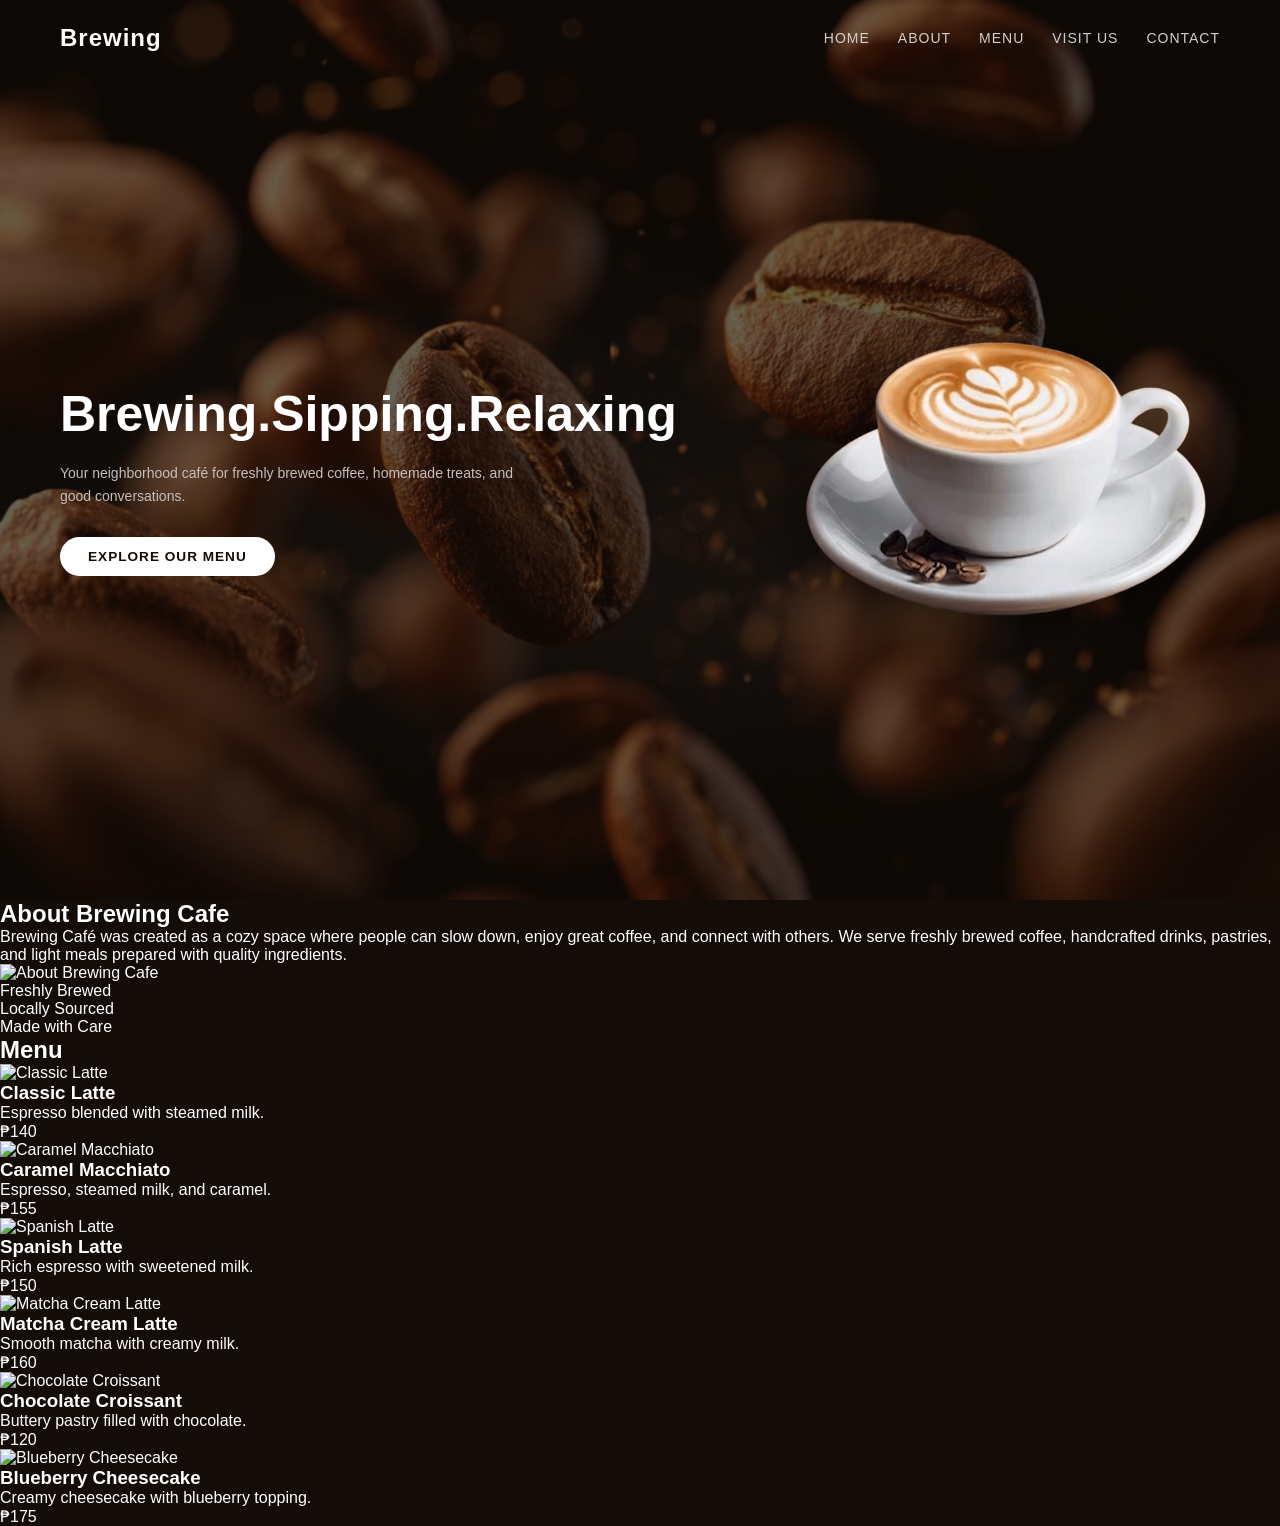
==== index.html @ fd6cf577 "update" ====
<!DOCTYPE html>
<html lang="en">

<head>
    <meta charset="UTF-8">
    <meta name="viewport" content="width=device-width, initial-scale=1.0">
    <title>Brewing</title>
    <link rel="stylesheet" href="css/style.css">
</head>

<body>
    <header>
        <nav>
            <a href="#home">Brewing</a>
            <ul>
                <li><a href="#home">Home</a></li>
                <li><a href="#about">About</a></li>
                <li><a href="#menu">Menu</a></li>
                <li><a href="#visit-us">Visit Us</a></li>
                <li><a href="#contact">Contact</a></li>
            </ul>
        </nav>
    </header>

    <main>
        <section id="home">
            <div id='hero-content'>
                <h1>Brewing.Sipping.Relaxing</h1>
                <p>Your neighborhood café for freshly brewed coffee, homemade treats, and good conversations.</p>
                <a href="#menu">Explore Our Menu</a>
            </div>
            <img src="images/Coffe-main.png" alt="Brewing Café">
        </section>

        <section id="about">
            <h2>About Brewing Cafe</h2>
            <p>Brewing Café was created as a cozy space where people can slow down, enjoy great coffee, and connect with
                others. We serve freshly brewed coffee, handcrafted drinks, pastries, and light meals prepared with
                quality ingredients.</p>
            <img src="images/about.jpg" alt="About Brewing Cafe">
            <ul>
                <li>Freshly Brewed</li>
                <li>Locally Sourced</li>
                <li>Made with Care</li>
            </ul>
        </section>

        <section id="menu">
            <h2>Menu</h2>
            <article>
                <img src="images/latte.jpg" alt="Classic Latte">
                <h3>Classic Latte</h3>
                <p>Espresso blended with steamed milk.</p>
                <p>₱140</p>
            </article>
            <article>
                <img src="images/macchiato.jpg" alt="Caramel Macchiato">
                <h3>Caramel Macchiato</h3>
                <p>Espresso, steamed milk, and caramel.</p>
                <p>₱155</p>
            </article>
            <article>
                <img src="images/spanish-latte.jpg" alt="Spanish Latte">
                <h3>Spanish Latte</h3>
                <p>Rich espresso with sweetened milk.</p>
                <p>₱150</p>
            </article>
            <article>
                <img src="images/matcha.jpg" alt="Matcha Cream Latte">
                <h3>Matcha Cream Latte</h3>
                <p>Smooth matcha with creamy milk.</p>
                <p>₱160</p>
            </article>
            <article>
                <img src="images/croissant.jpg" alt="Chocolate Croissant">
                <h3>Chocolate Croissant</h3>
                <p>Buttery pastry filled with chocolate.</p>
                <p>₱120</p>
            </article>
            <article>
                <img src="images/cheesecake.jpg" alt="Blueberry Cheesecake">
                <h3>Blueberry Cheesecake</h3>
                <p>Creamy cheesecake with blueberry topping.</p>
                <p>₱175</p>
            </article>


        </section>

    </main>
</body>

</html>
---- css/style.css ----
* {
    margin: 0;
    padding: 0;
    box-sizing: border-box;
}

body {
    font-family: 'Segoe UI', 'Arial', sans-serif;
    background-color: #140d07;
    color: #ffffff;

}


header {
    position: absolute;
    top: 0;
    left: 0;
    width: 100%;
    z-index: 10;
    background: transparent;
    padding: 24px 60px;
}


nav {
    display: flex;
    justify-content: space-between;
    align-items: center;
}

nav>a {
    color: #ffffff;
    text-decoration: none;
    font-size: 24px;
    font-weight: 700;
    letter-spacing: 1px;
}

nav ul {
    display: flex;
    list-style: none;
    gap: 28px;
}

nav li a {
    color: #d1cfcd;
    text-decoration: none;
    font-size: 14px;
    text-transform: uppercase;
    letter-spacing: 1px;
    transition: color 0.3s ease;
}

nav ul li a:hover {
    color: #ffffff;
}



main {
    width: 100%;
}

section#home {
    min-height: 100vh;
    display: flex;
    justify-content: space-between;
    align-items: center;
    padding: 120px 60px 60px 60px;
    gap: 40px;
    background-image: linear-gradient(rgba(20, 13, 7, 0.65), rgba(20, 13, 7, 0.65)), url('../images/hero-bg.jpg');
    background-size: cover;
    background-position: center;
    background-repeat: no-repeat;
}

section#home h1 {
    font-size: 50px;
    font-weight: 800;
    line-height: 1.2;
    color: #ffffff;
    margin-bottom: 18px;
    max-width: 520px;
}

section#home p {
    font-size: 14px;
    line-height: 1.6;
    color: #c5beba;
    margin-bottom: 30px;
    max-width: 480px;
}

section#home a {
    display: inline-block;
    background-color: #ffffff;
    color: #140d07;
    text-decoration: none;
    font-size: 0.85rem;
    font-weight: 700;
    text-transform: uppercase;
    letter-spacing: 1px;
    padding: 12px 28px;
    border-radius: 30px;
    transition: background-color 0.3s ease, transform 0.2s ease;
}

section#home a:hover {
    background-color: #e5d5c5;
    transform: translateY(-2px);
}

section#home img {
    max-width: 420px;
    width: 100%;
    height: auto;
    object-fit: contain;
    filter: drop-shadow(0 20px 30px rgba(0, 0, 0, 0.6));
}

.hero-content {
    max-width: 550px;
}
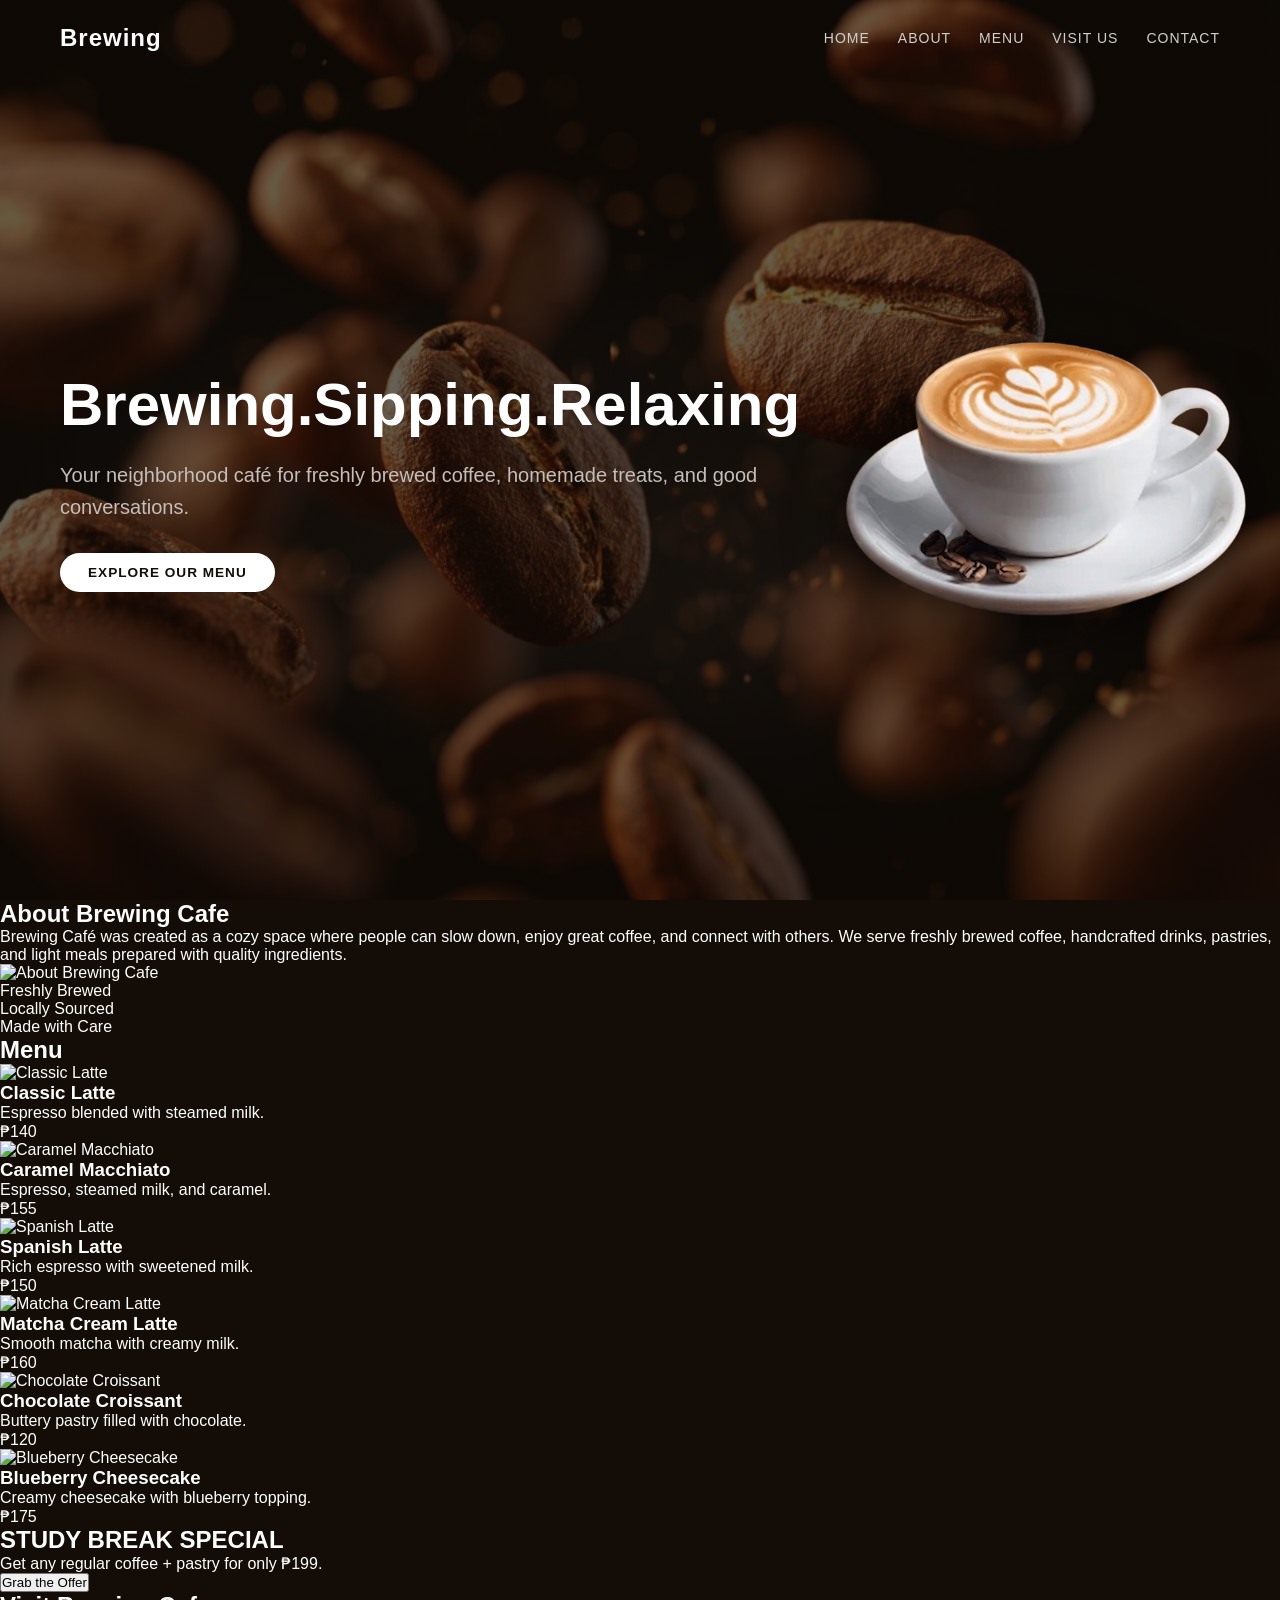
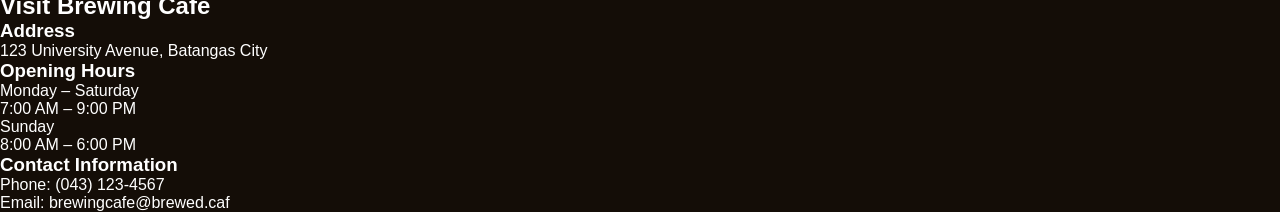
==== commit 99980a32: "fix hero" ====
--- a/index.html
+++ b/index.html
@@ -83,9 +83,35 @@
                 <p>Creamy cheesecake with blueberry topping.</p>
                 <p>₱175</p>
             </article>
+        </section>
+
+        <section id="special-offer">
+            <h2>STUDY BREAK SPECIAL</h2>
+            <p>Get any regular coffee + pastry for only ₱199.</p>
+            <button type="button">Grab the Offer</button>
+        </section>
+
+        <section id="visit-us">
+            <h2>Visit Brewing Cafe</h2>
+            <div>
+                <h3>Address</h3>
+                <p>123 University Avenue, Batangas City</p>
+            </div>
+            <div>
+                <h3>Opening Hours</h3>
+                <p>Monday – Saturday</p>
+                <p>7:00 AM – 9:00 PM</p>
+                <p>Sunday</p>
+                <p>8:00 AM – 6:00 PM</p>
+            </div>
+            <div>
+                <h3>Contact Information</h3>
+                <p>Phone: (043) 123-4567</p>
+                <p>Email: brewingcafe@brewed.caf</p>
+            </div>
+        </section>
 
 
-        </section>
 
     </main>
 </body>
--- a/css/style.css
+++ b/css/style.css
@@ -75,21 +75,23 @@
     background-repeat: no-repeat;
 }
 
+.hero-content {
+    max-width: 550px;
+}
+
 section#home h1 {
-    font-size: 50px;
+    font-size: 60px;
     font-weight: 800;
     line-height: 1.2;
     color: #ffffff;
     margin-bottom: 18px;
-    max-width: 520px;
 }
 
 section#home p {
-    font-size: 14px;
+    font-size: 20px;
     line-height: 1.6;
     color: #c5beba;
     margin-bottom: 30px;
-    max-width: 480px;
 }
 
 section#home a {
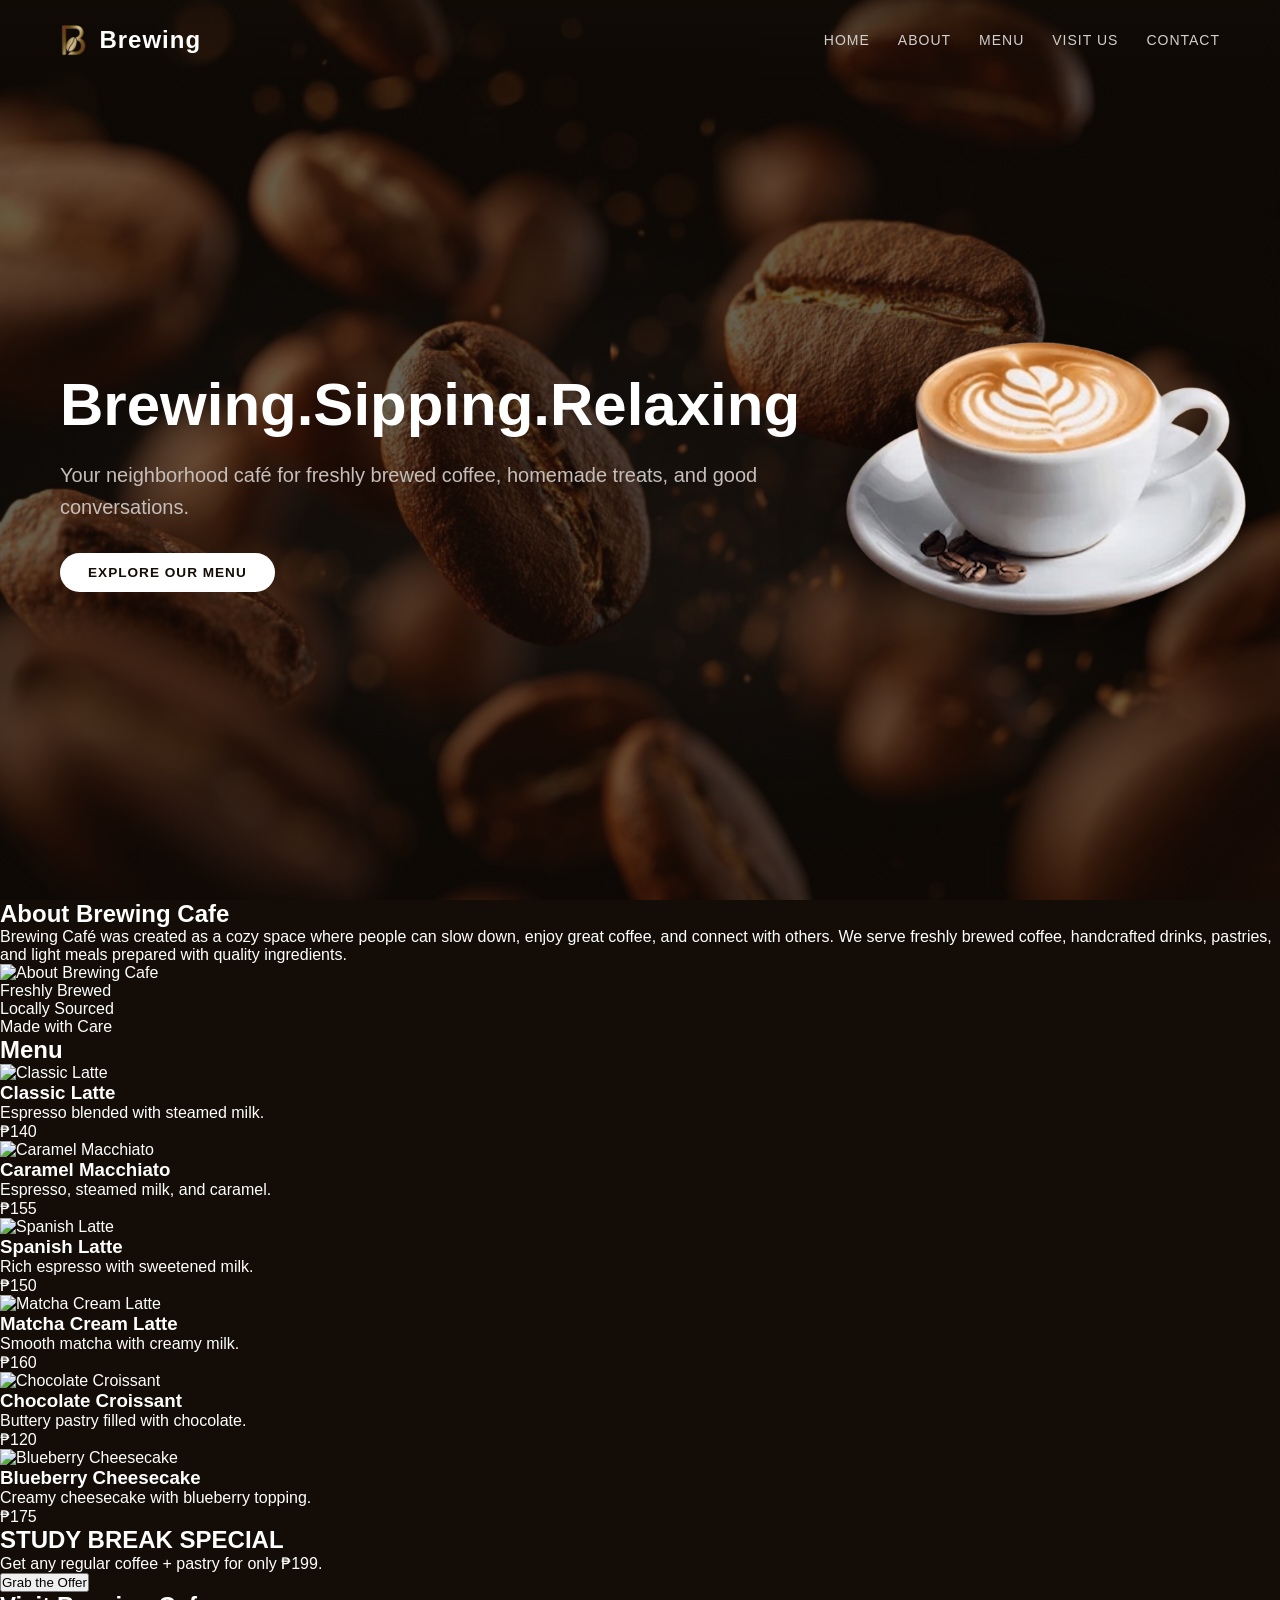
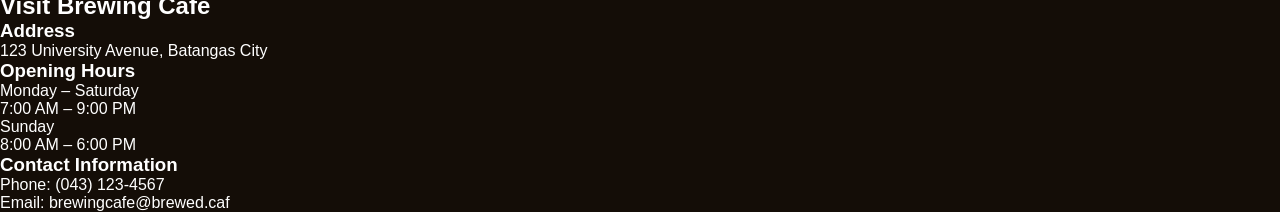
==== commit 803ad652: "fixed nav transparency to transparent gradient" ====
--- a/index.html
+++ b/index.html
@@ -11,7 +11,9 @@
 <body>
     <header>
         <nav>
-            <a href="#home">Brewing</a>
+            <a href="#home">
+                <img src="images/Brewing-Logo.png" alt="Brewing Logo">Brewing
+            </a>
             <ul>
                 <li><a href="#home">Home</a></li>
                 <li><a href="#about">About</a></li>
--- a/css/style.css
+++ b/css/style.css
@@ -1,3 +1,7 @@
+html {
+    scroll-behavior: smooth;
+}
+
 * {
     margin: 0;
     padding: 0;
@@ -18,7 +22,7 @@
     left: 0;
     width: 100%;
     z-index: 10;
-    background: transparent;
+    background: linear-gradient(to bottom, rgba(20, 13, 7, 0.5), transparent);
     padding: 24px 60px;
 }
 
@@ -30,11 +34,21 @@
 }
 
 nav>a {
+    display: flex;
+    align-items: center;
+    gap: 12px;
     color: #ffffff;
     text-decoration: none;
     font-size: 24px;
     font-weight: 700;
     letter-spacing: 1px;
+}
+
+nav>a img {
+    height: 32px;
+    width: auto;
+    object-fit: contain;
+
 }
 
 nav ul {
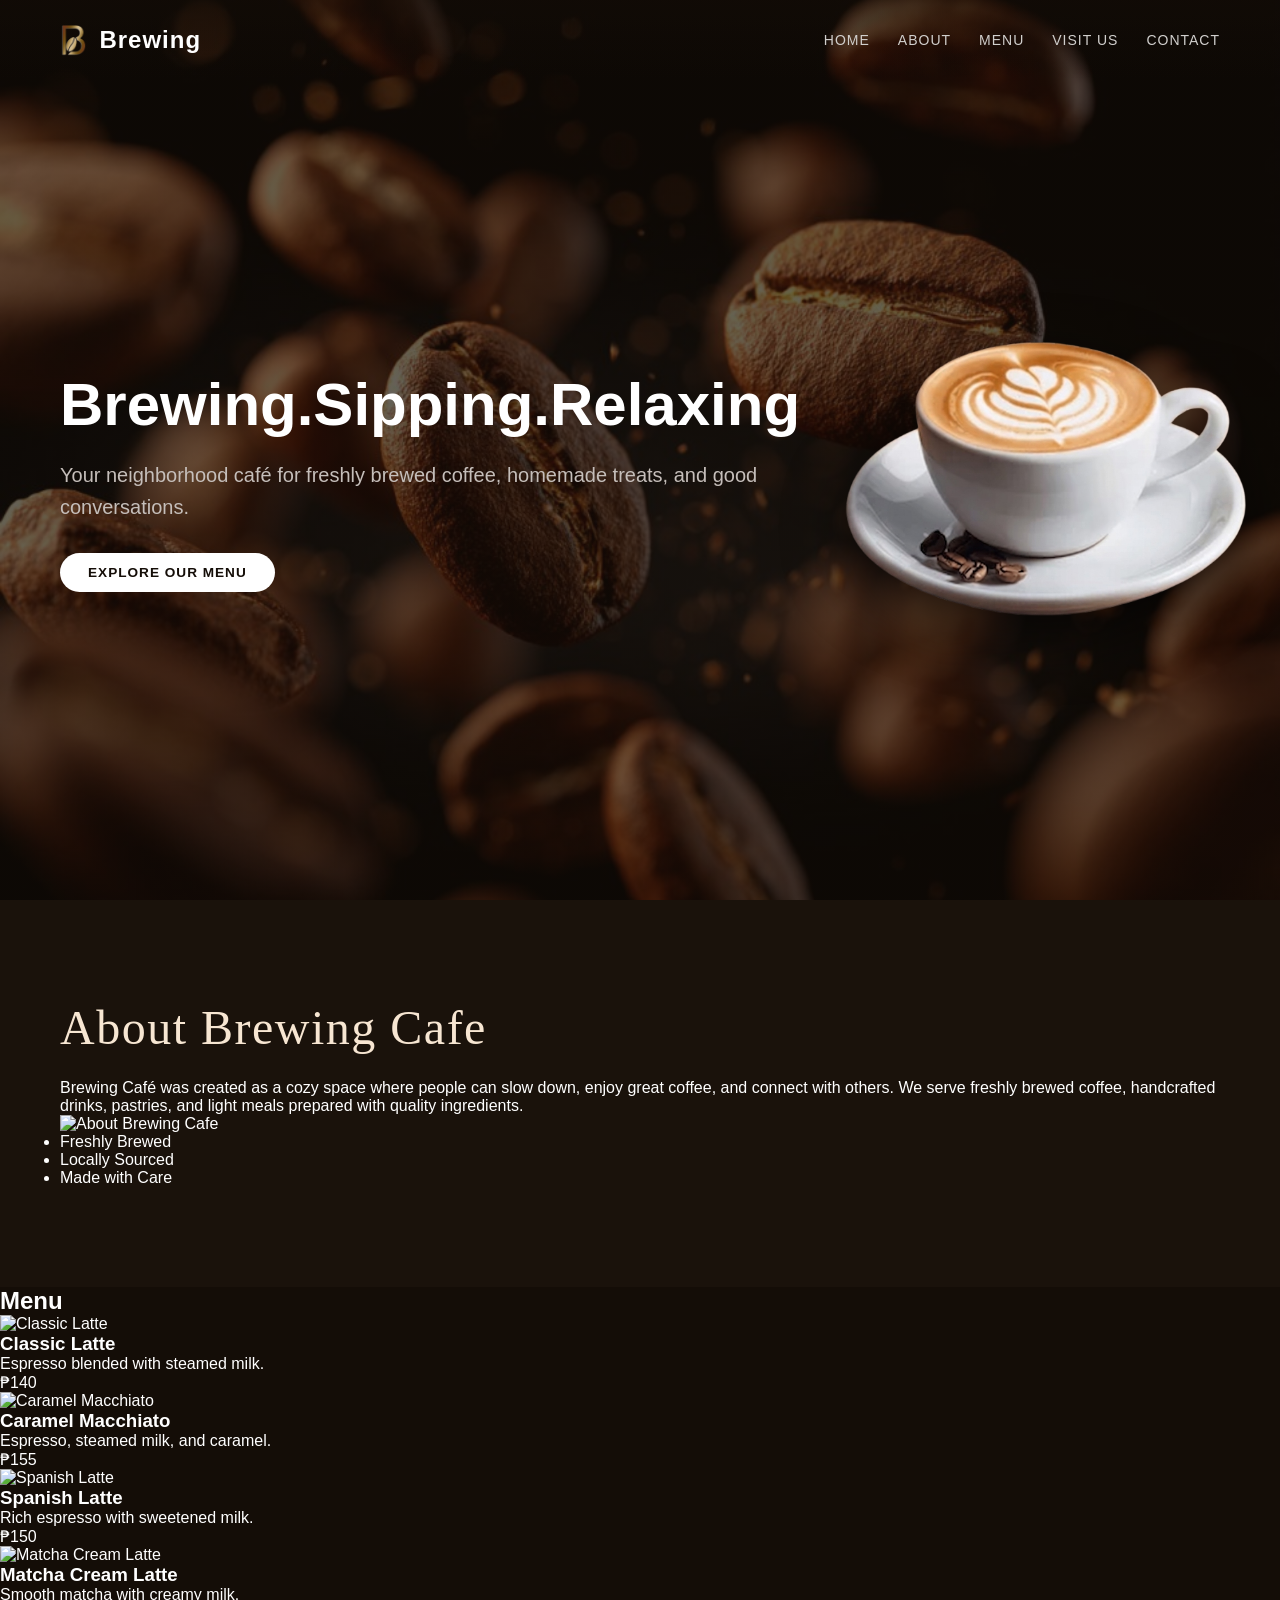
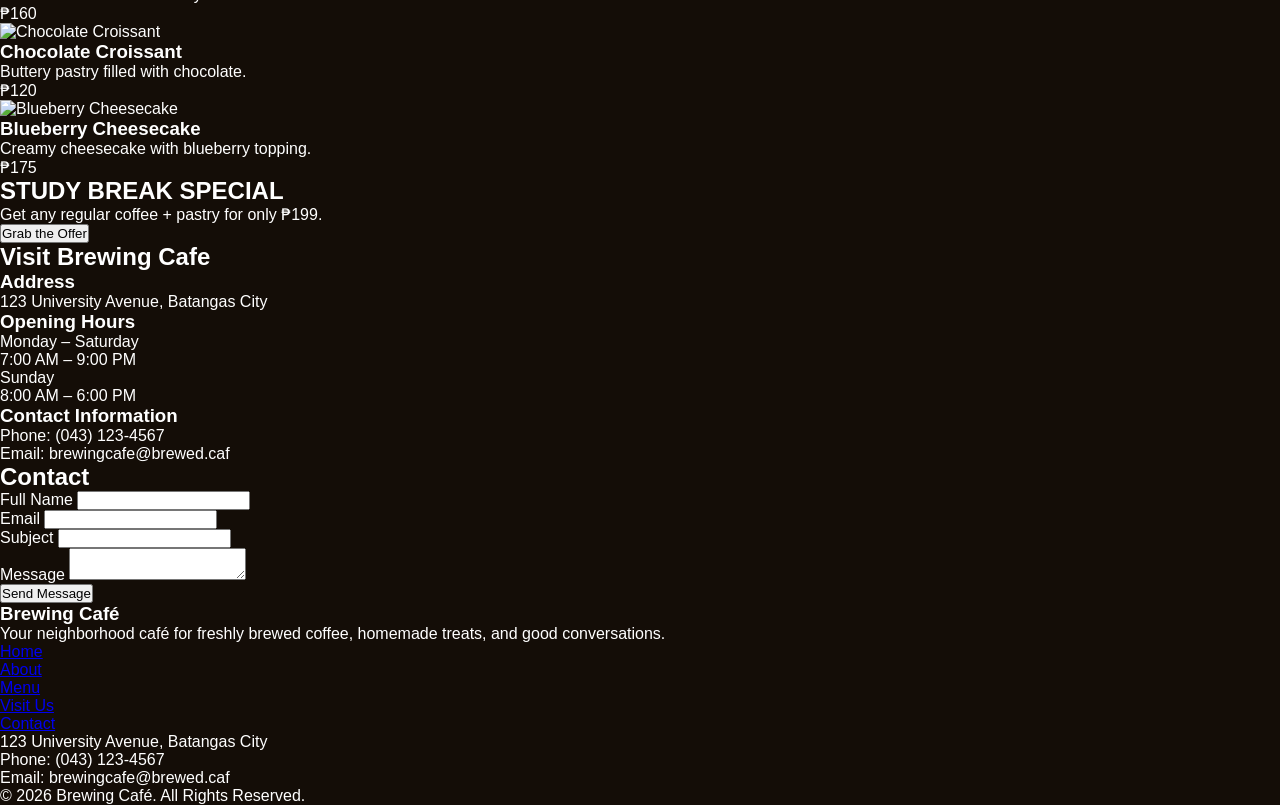
==== commit 8fc57eee: "about, update" ====
--- a/index.html
+++ b/index.html
@@ -39,7 +39,7 @@
             <p>Brewing Café was created as a cozy space where people can slow down, enjoy great coffee, and connect with
                 others. We serve freshly brewed coffee, handcrafted drinks, pastries, and light meals prepared with
                 quality ingredients.</p>
-            <img src="images/about.jpg" alt="About Brewing Cafe">
+            <img src="images/Coffee-layers.png" alt="About Brewing Cafe">
             <ul>
                 <li>Freshly Brewed</li>
                 <li>Locally Sourced</li>
@@ -112,10 +112,53 @@
                 <p>Email: brewingcafe@brewed.caf</p>
             </div>
         </section>
+        <section id="contact">
+            <h2>Contact</h2>
+            <form action="#" method="post">
+                <div>
+                    <label for="name">Full Name</label>
+                    <input type="text" id="name" name="name" required>
+                </div>
+                <div>
+                    <label for="email">Email</label>
+                    <input type="email" id="email" name="email" required>
+                </div>
+                <div>
+                    <label for="subject">Subject</label>
+                    <input type="text" id="subject" name="subject" required>
+                </div>
+                <div>
+                    <label for="message">Message</label>
+                    <textarea id="message" name="message" required></textarea>
+                </div>
+                <button type="submit">Send Message</button>
+            </form>
+        </section>
+    </main>
 
-
-
-    </main>
+    <footer>
+        <div>
+            <h3>Brewing Café</h3>
+            <p>Your neighborhood café for freshly brewed coffee, homemade treats, and good conversations.</p>
+        </div>
+        <div>
+            <ul>
+                <li><a href="#home">Home</a></li>
+                <li><a href="#about">About</a></li>
+                <li><a href="#menu">Menu</a></li>
+                <li><a href="#visit-us">Visit Us</a></li>
+                <li><a href="#contact">Contact</a></li>
+            </ul>
+        </div>
+        <div>
+            <p>123 University Avenue, Batangas City</p>
+            <p>Phone: (043) 123-4567</p>
+            <p>Email: brewingcafe@brewed.caf</p>
+        </div>
+        <div>
+            <p>© 2026 Brewing Café. All Rights Reserved.</p>
+        </div>
+    </footer>
 </body>
 
 </html>
--- a/css/style.css
+++ b/css/style.css
@@ -137,4 +137,20 @@
 
 .hero-content {
     max-width: 550px;
+}
+
+#about {
+    padding: 100px 60px;
+    background-color: #1a120b;
+}
+
+#about h2 {
+    font-family: 'Alfa Slab One', cursive, serif;
+    font-size: 48px;
+    font-weight: 400;
+    color: #f7e6d2;
+    letter-spacing: 1.5px;
+    margin-bottom: 24px;
+    text-align: center;
+    display: inline-block
 }
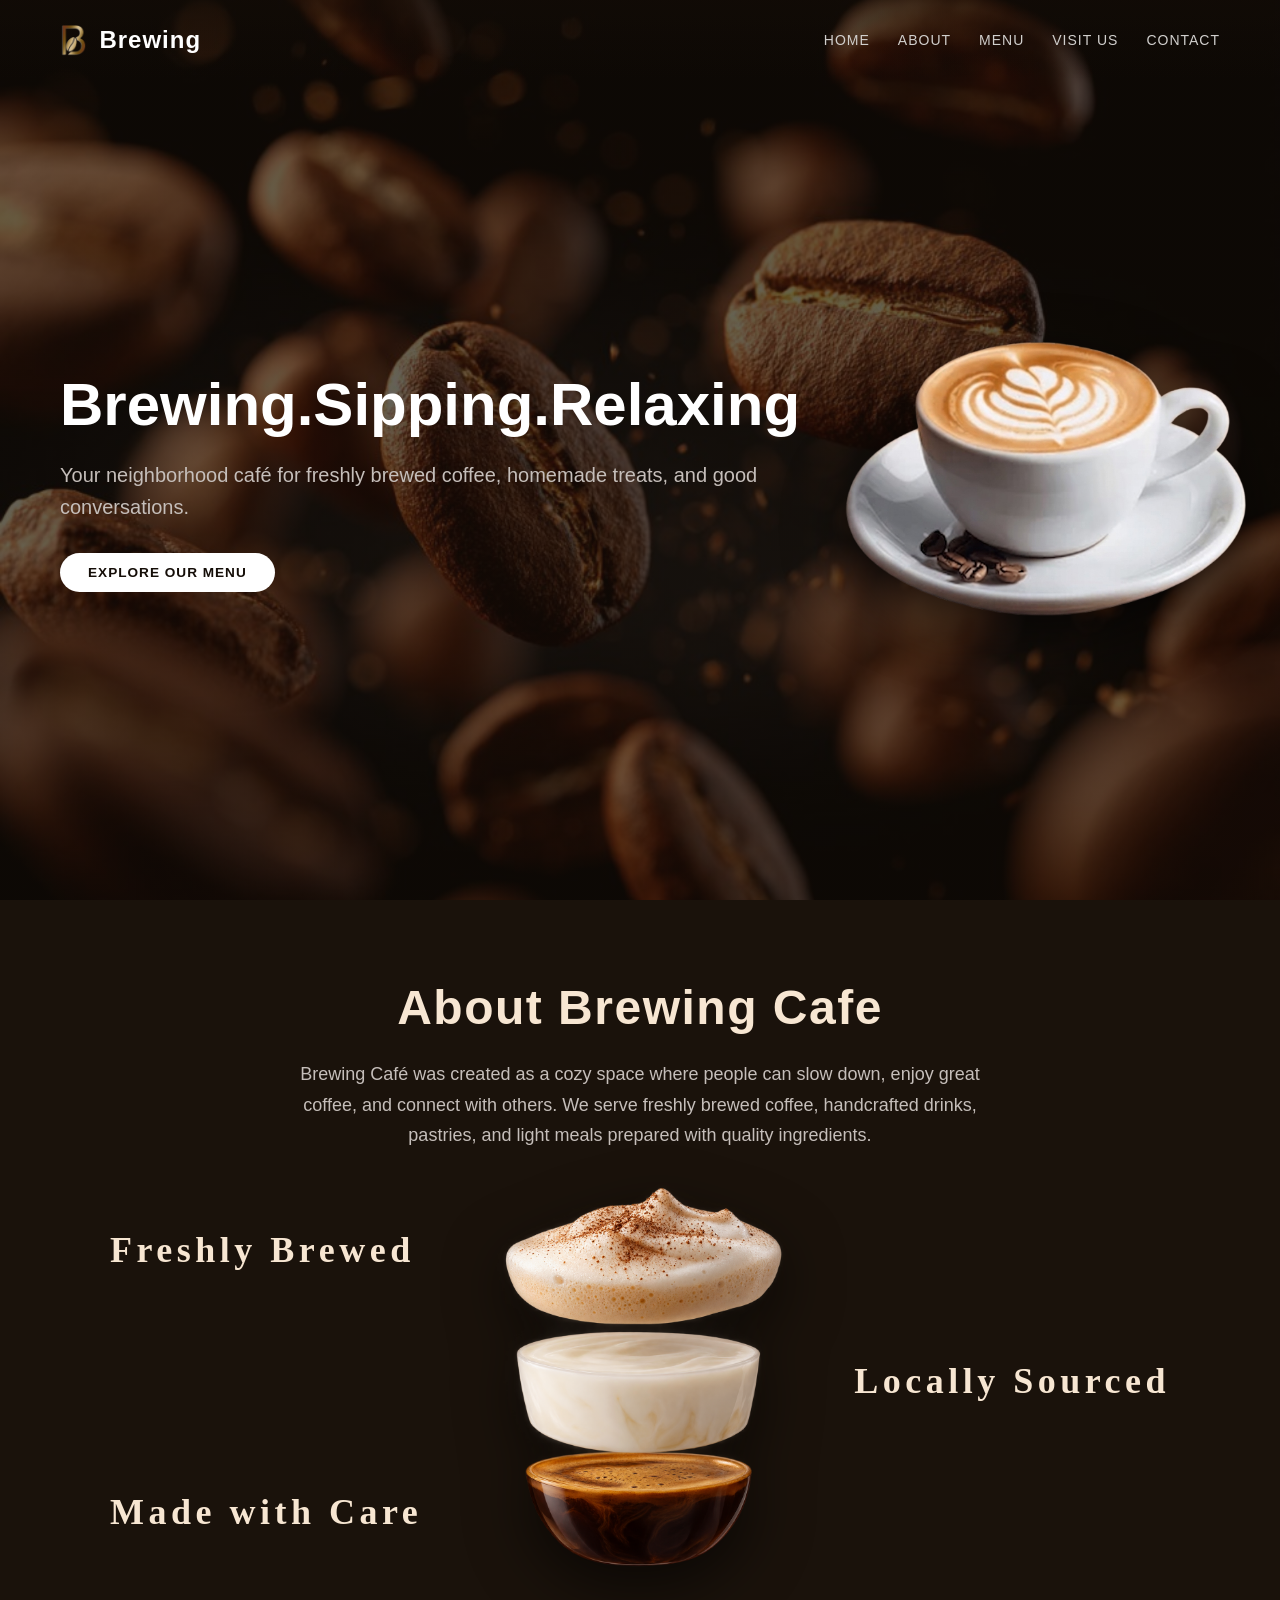
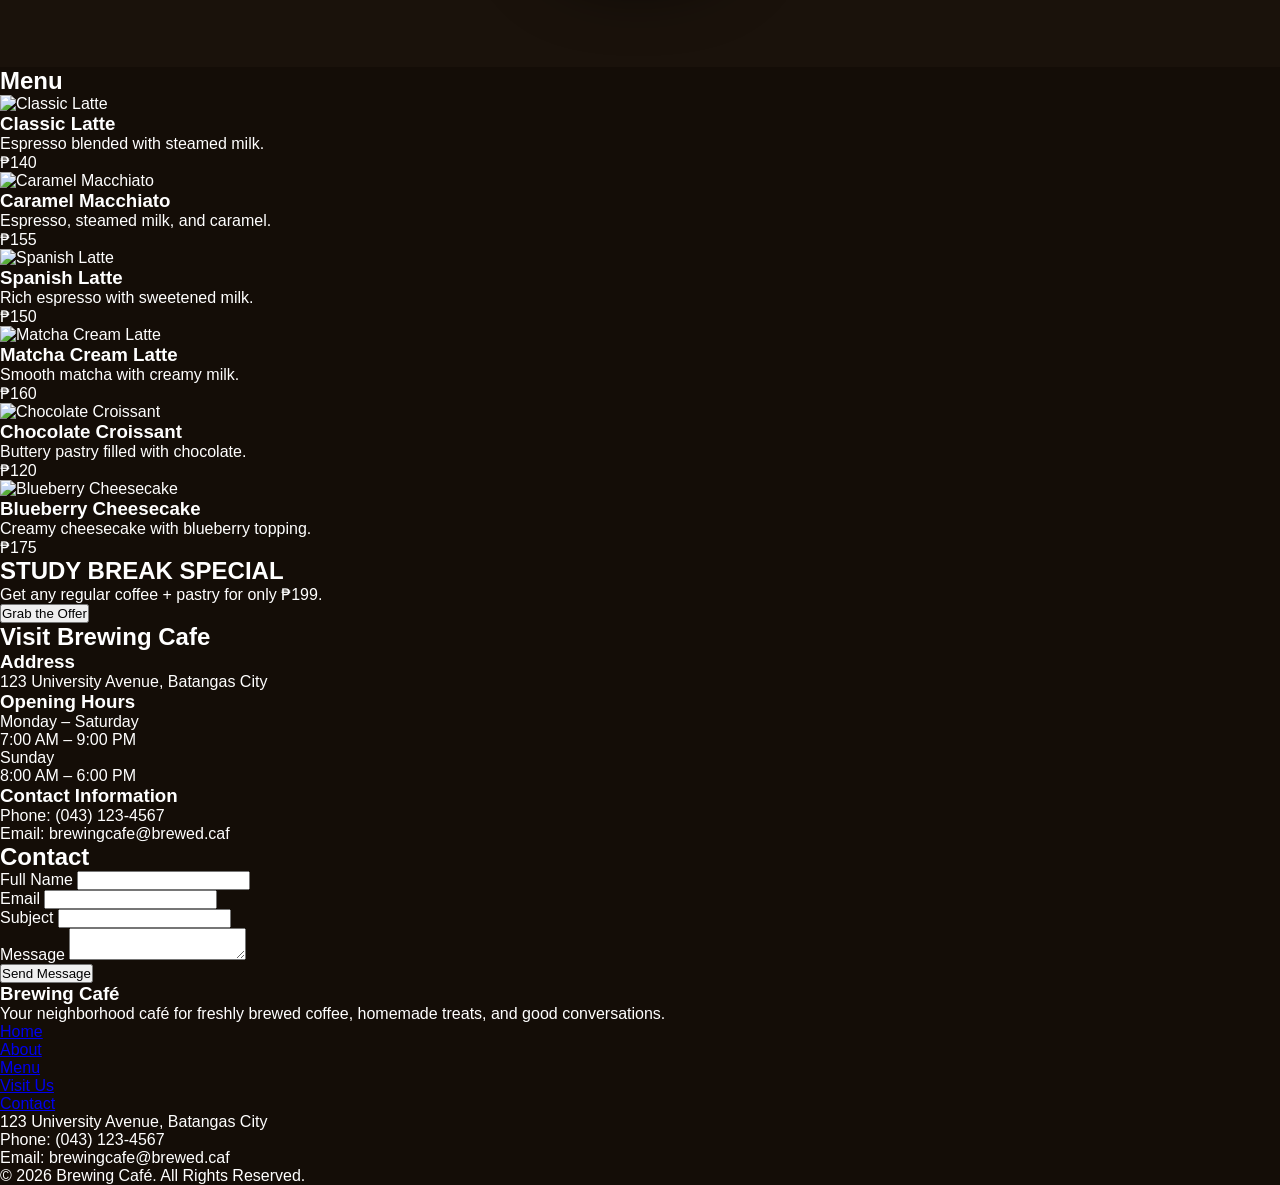
==== commit baec1c28: "updated about" ====
--- a/index.html
+++ b/index.html
@@ -6,6 +6,7 @@
     <meta name="viewport" content="width=device-width, initial-scale=1.0">
     <title>Brewing</title>
     <link rel="stylesheet" href="css/style.css">
+
 </head>
 
 <body>
@@ -39,12 +40,15 @@
             <p>Brewing Café was created as a cozy space where people can slow down, enjoy great coffee, and connect with
                 others. We serve freshly brewed coffee, handcrafted drinks, pastries, and light meals prepared with
                 quality ingredients.</p>
-            <img src="images/Coffee-layers.png" alt="About Brewing Cafe">
-            <ul>
-                <li>Freshly Brewed</li>
-                <li>Locally Sourced</li>
-                <li>Made with Care</li>
-            </ul>
+
+            <div class="about-coffee">
+                <img src="images/Coffee-layers.png" alt="About Brewing Cafe">
+                <ul class="coffee-labels">
+                    <li class="label1">Freshly Brewed</li>
+                    <li class="label2">Locally Sourced</li>
+                    <li class="label3">Made with Care</li>
+                </ul>
+            </div>
         </section>
 
         <section id="menu">
--- a/css/style.css
+++ b/css/style.css
@@ -140,17 +140,82 @@
 }
 
 #about {
-    padding: 100px 60px;
+    padding: 80px 60px;
     background-color: #1a120b;
 }
 
 #about h2 {
-    font-family: 'Alfa Slab One', cursive, serif;
     font-size: 48px;
-    font-weight: 400;
+    font-weight: 700;
     color: #f7e6d2;
     letter-spacing: 1.5px;
     margin-bottom: 24px;
     text-align: center;
-    display: inline-block
+}
+
+#about p {
+    font-size: 18px;
+    line-height: 1.7;
+    color: #c5beba;
+    margin-bottom: 0px;
+    text-align: center;
+    max-width: 700px;
+    margin-left: auto;
+    margin-right: auto;
+}
+
+.about-coffee {
+    position: relative;
+    max-width: 760px;
+    margin: 0 auto 0;
+    display: flex;
+    justify-content: center;
+    align-items: center;
+}
+
+.about-coffee img {
+    max-width: 420px;
+    width: 100%;
+    height: auto;
+    object-fit: contain;
+    filter: drop-shadow(0 20px 30px rgba(0, 0, 0, 0.6));
+    display: block;
+}
+
+.about-coffee ul.coffee-labels {
+    font-family: 'Alfa Slab One', serif;
+
+    list-style: none;
+    padding: 0;
+    margin: 0;
+}
+
+.about-coffee .coffee-labels li {
+    position: absolute;
+    font-size: 2.25rem;
+    font-weight: 600;
+    color: #f7e6d2;
+    letter-spacing: 4.5px;
+    white-space: nowrap;
+    display: flex;
+    align-items: center;
+    gap: 12px;
+}
+
+.about-coffee .coffee-labels .label1 {
+    top: 18%;
+    left: -150px;
+    text-align: right;
+}
+
+.about-coffee .coffee-labels .label2 {
+    top: 48%;
+    right: -150px;
+    text-align: left;
+}
+
+.about-coffee .coffee-labels .label3 {
+    top: 78%;
+    left: -150px;
+    text-align: right;
 }
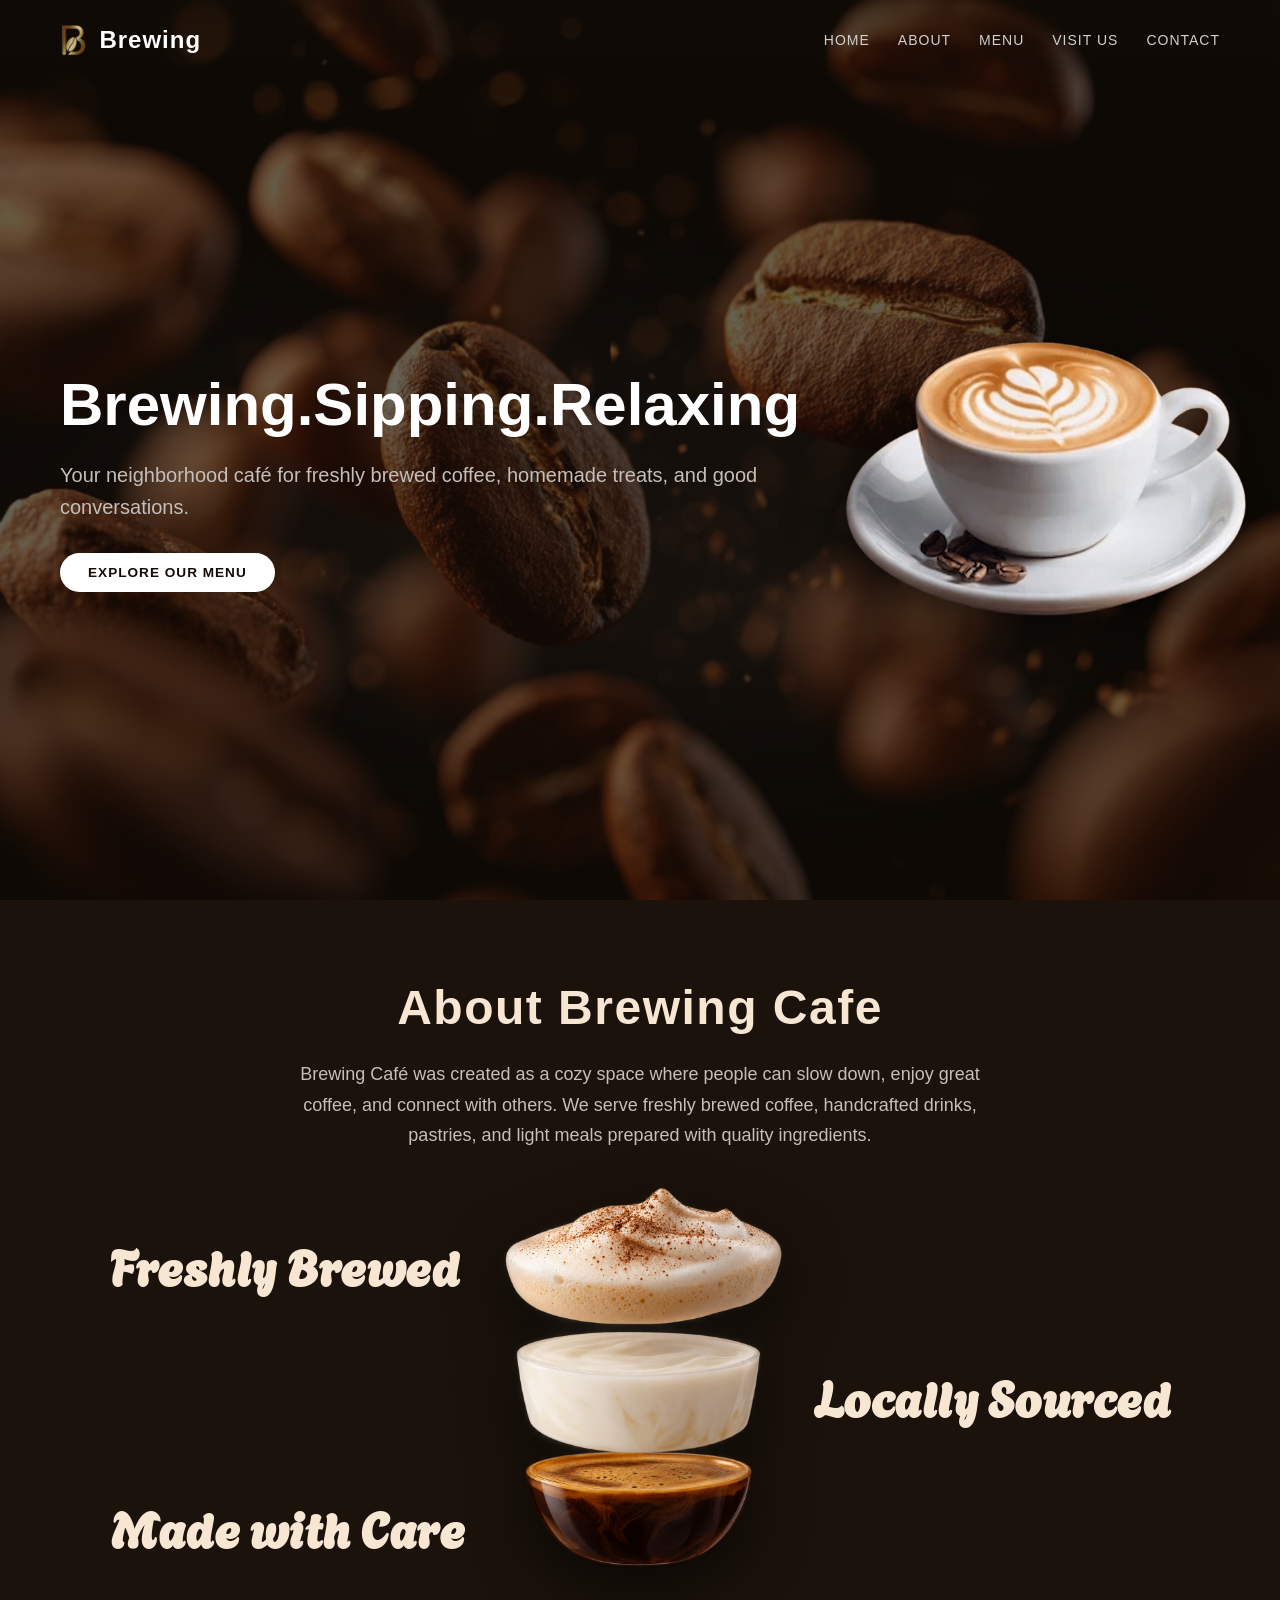
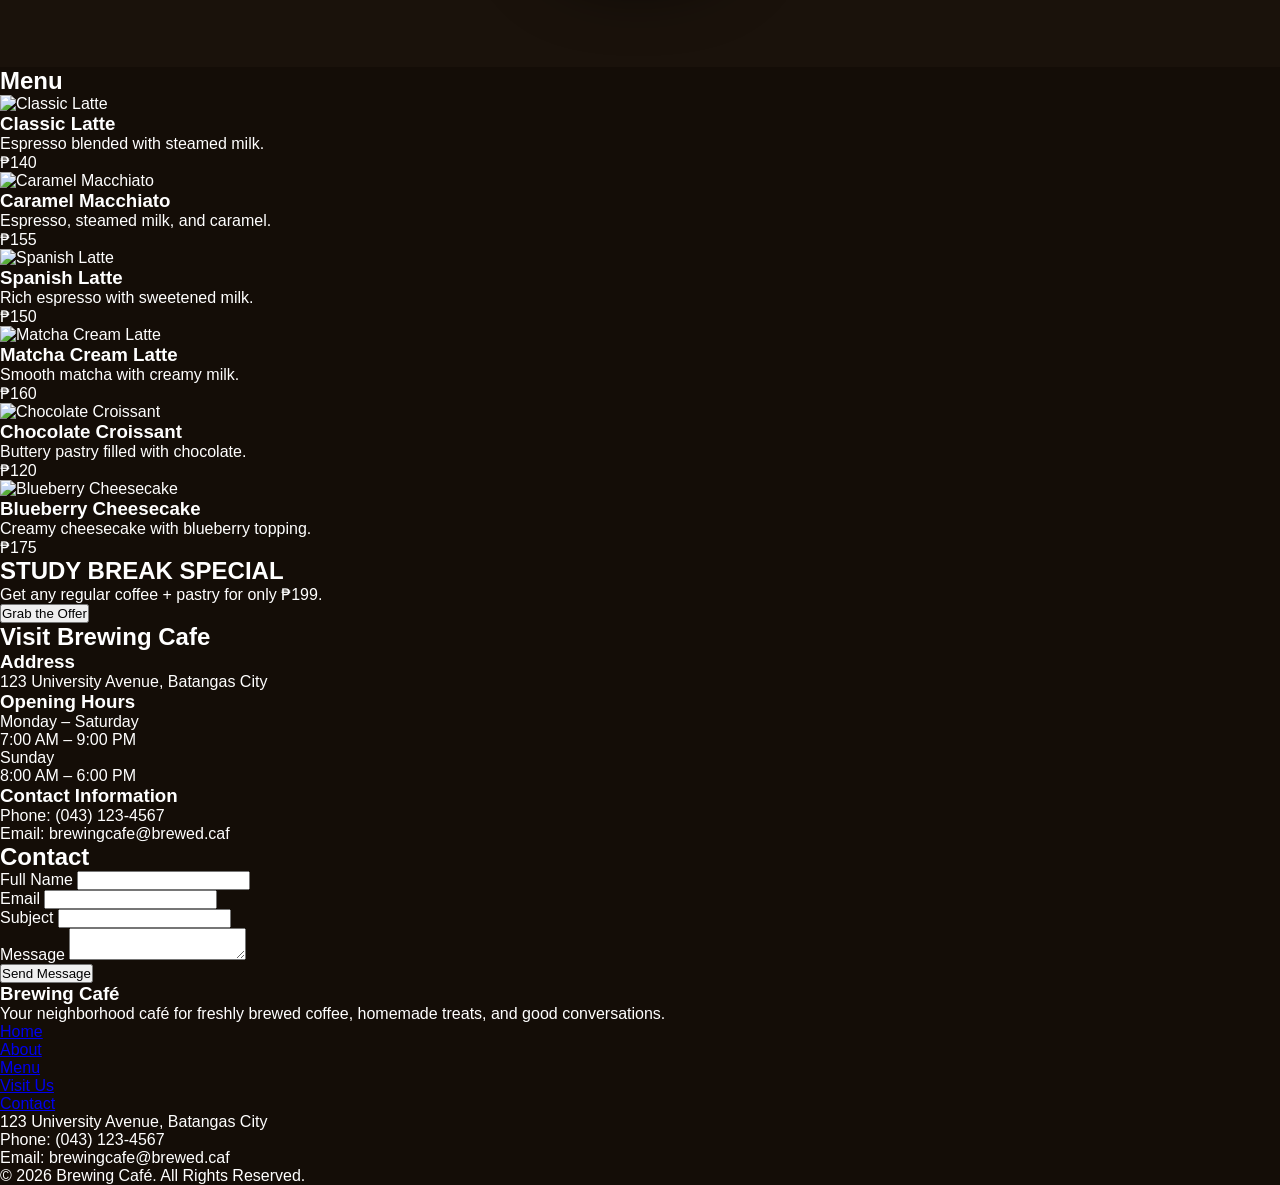
==== commit 42f949b1: "fix: font" ====
--- a/index.html
+++ b/index.html
@@ -6,7 +6,9 @@
     <meta name="viewport" content="width=device-width, initial-scale=1.0">
     <title>Brewing</title>
     <link rel="stylesheet" href="css/style.css">
-
+    <link rel="preconnect" href="https://fonts.googleapis.com">
+    <link rel="preconnect" href="https://fonts.gstatic.com" crossorigin>
+    <link href="https://fonts.googleapis.com/css2?family=Agbalumo&display=swap" rel="stylesheet">
 </head>
 
 <body>
--- a/css/style.css
+++ b/css/style.css
@@ -183,7 +183,7 @@
 }
 
 .about-coffee ul.coffee-labels {
-    font-family: 'Alfa Slab One', serif;
+    font-family: 'Agbalumo';
 
     list-style: none;
     padding: 0;
@@ -192,10 +192,10 @@
 
 .about-coffee .coffee-labels li {
     position: absolute;
-    font-size: 2.25rem;
+    font-size: 3rem;
     font-weight: 600;
     color: #f7e6d2;
-    letter-spacing: 4.5px;
+    letter-spacing: .5px;
     white-space: nowrap;
     display: flex;
     align-items: center;
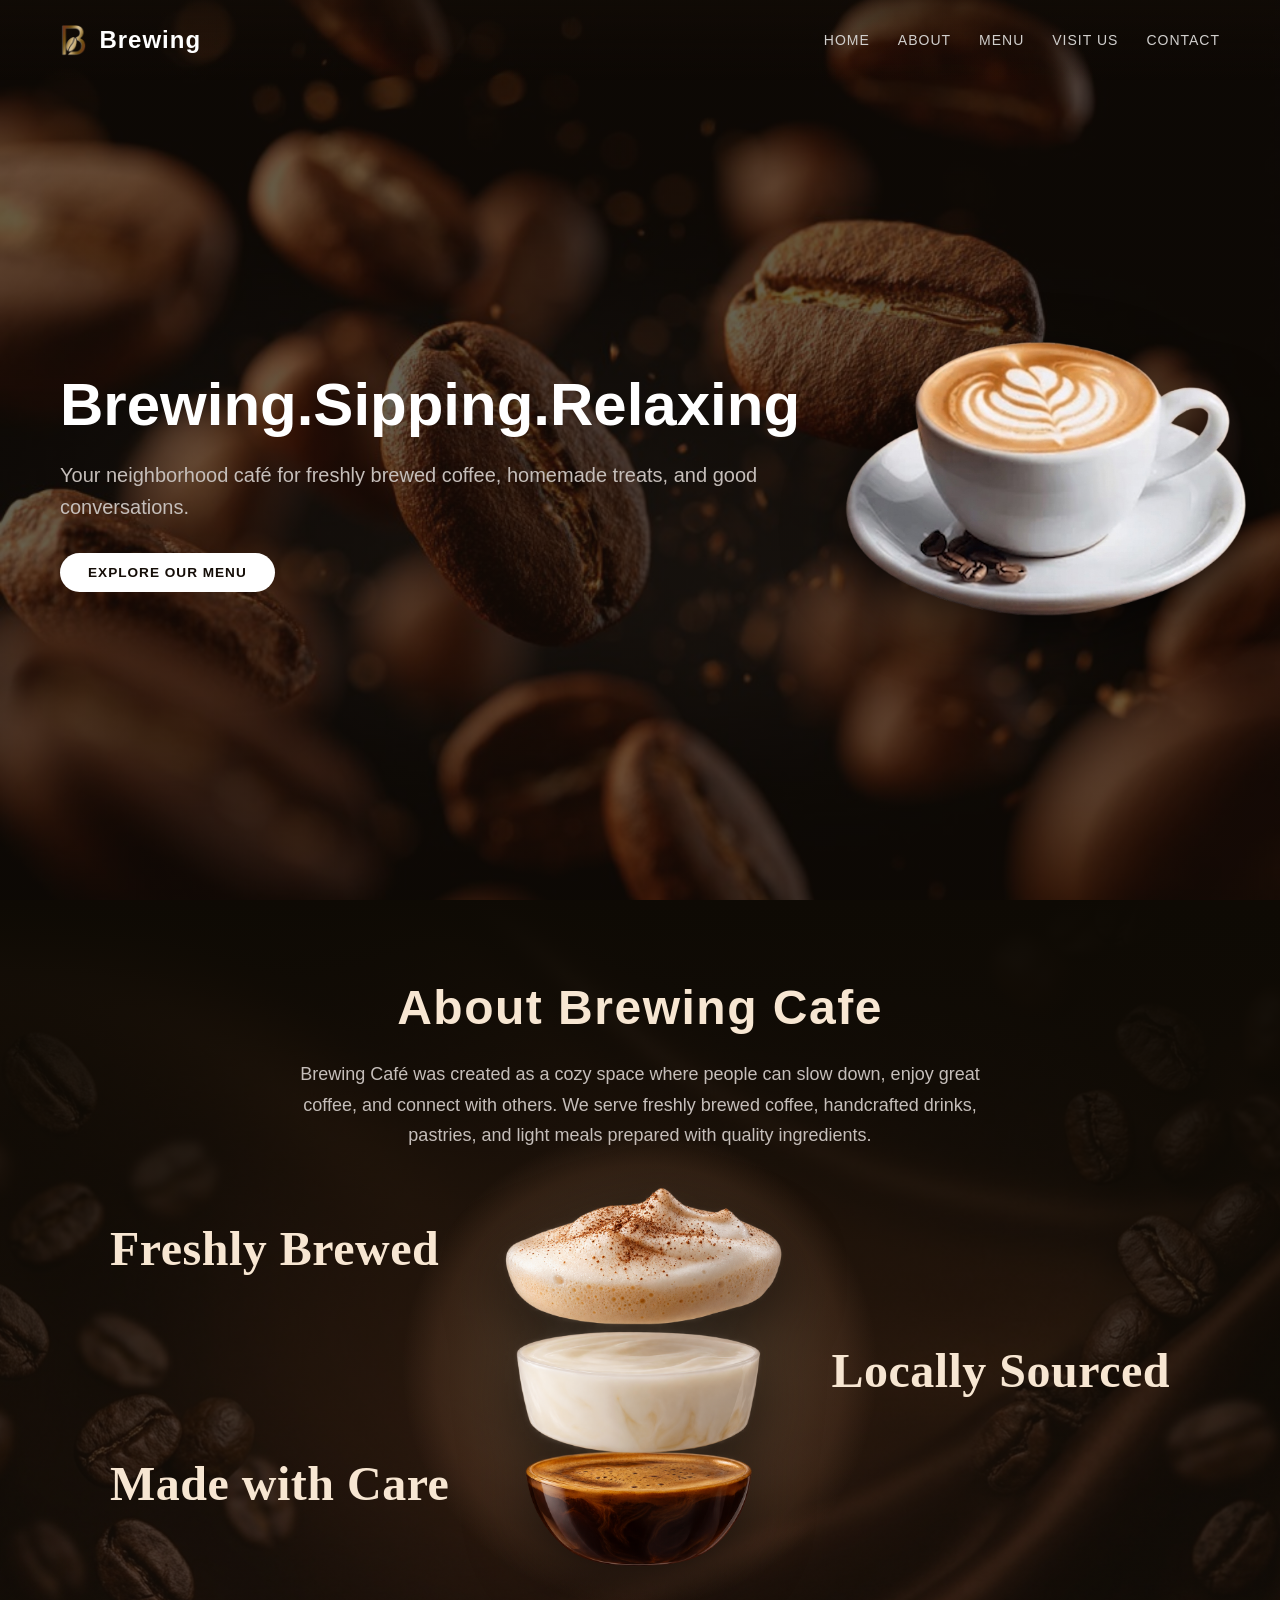
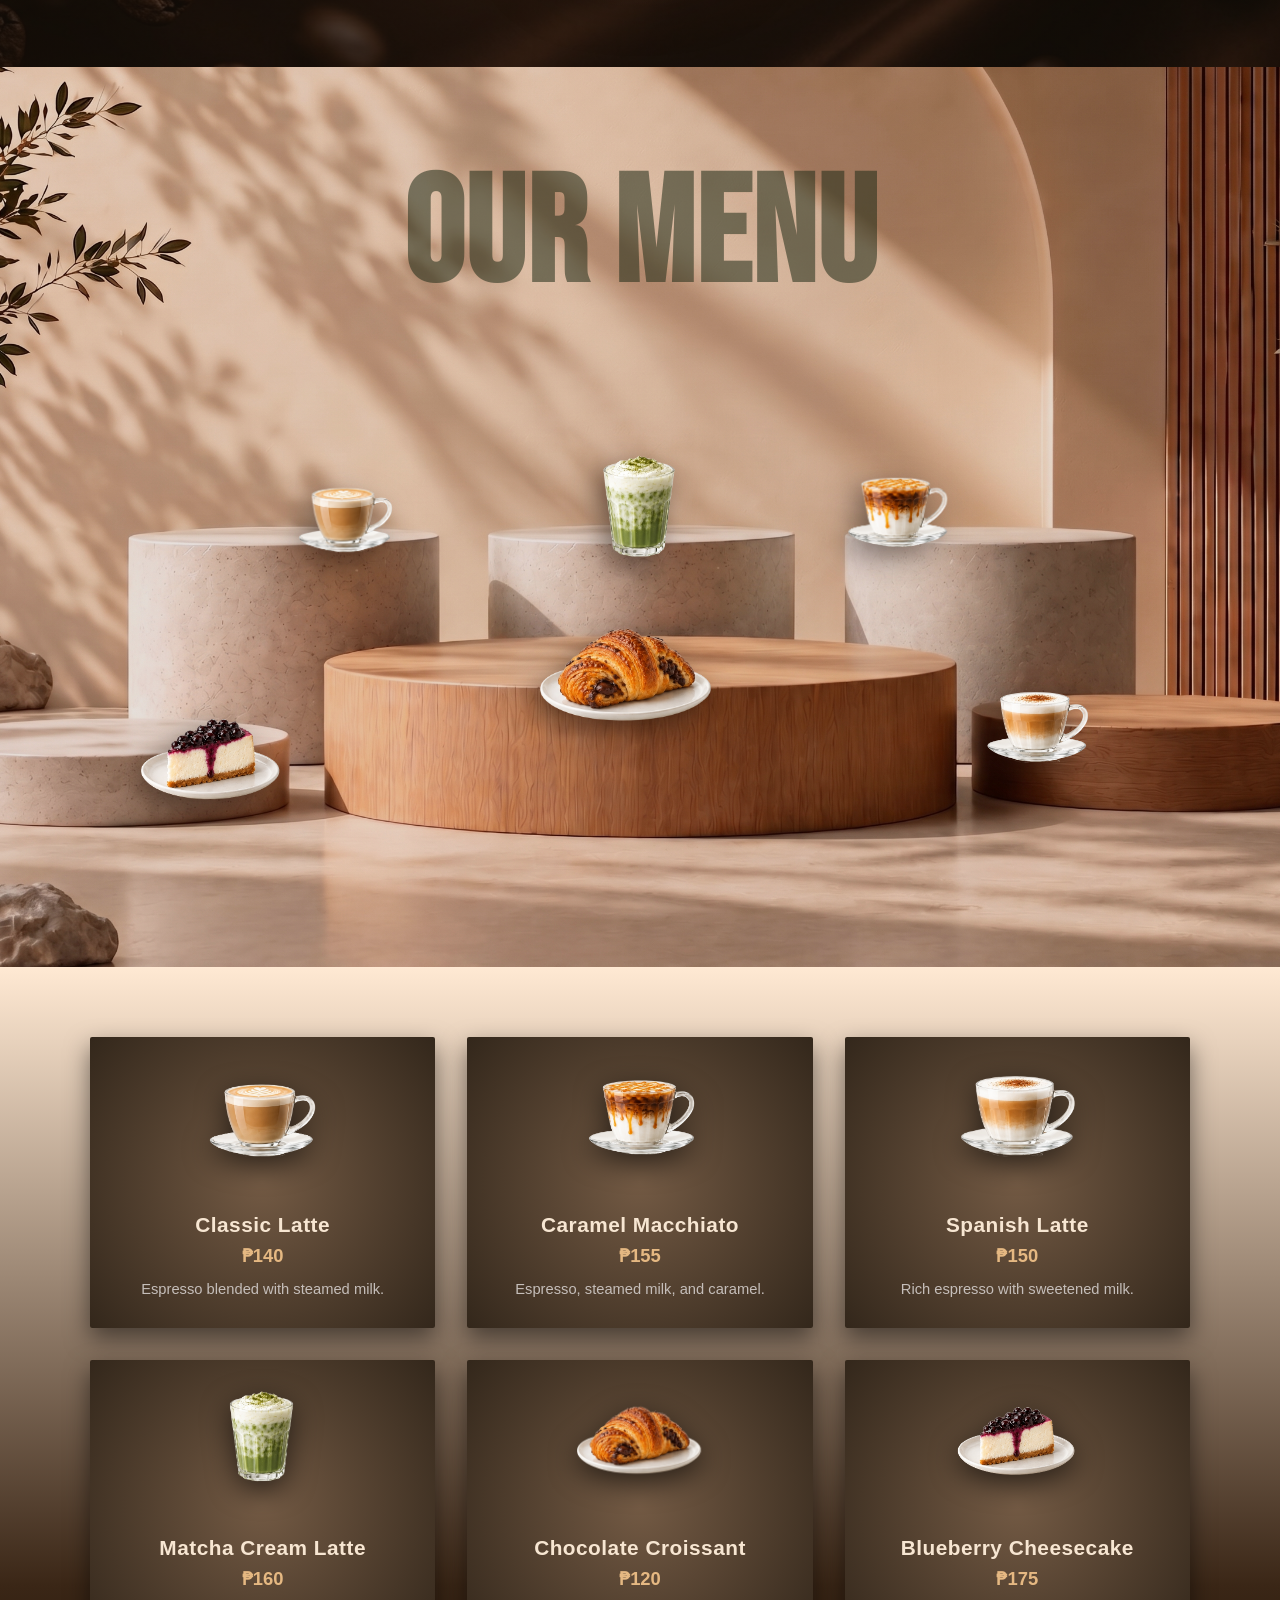
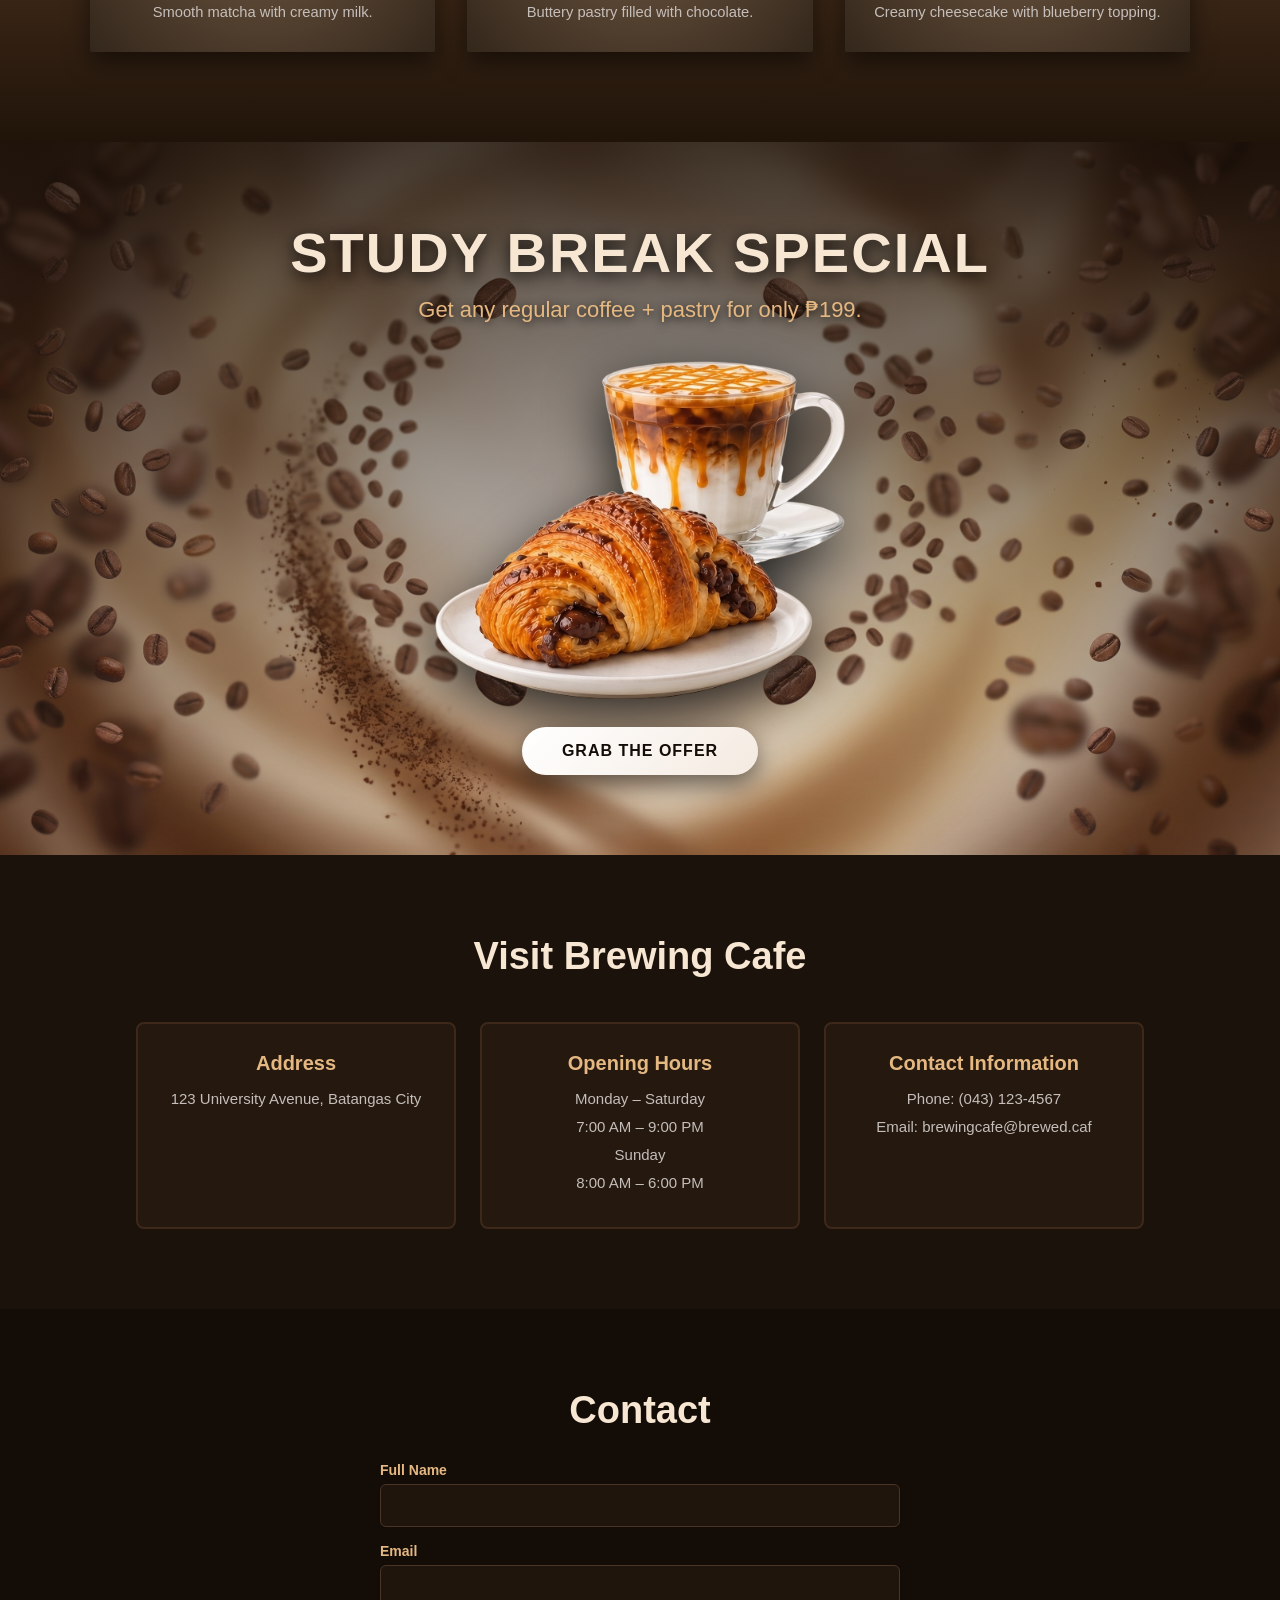
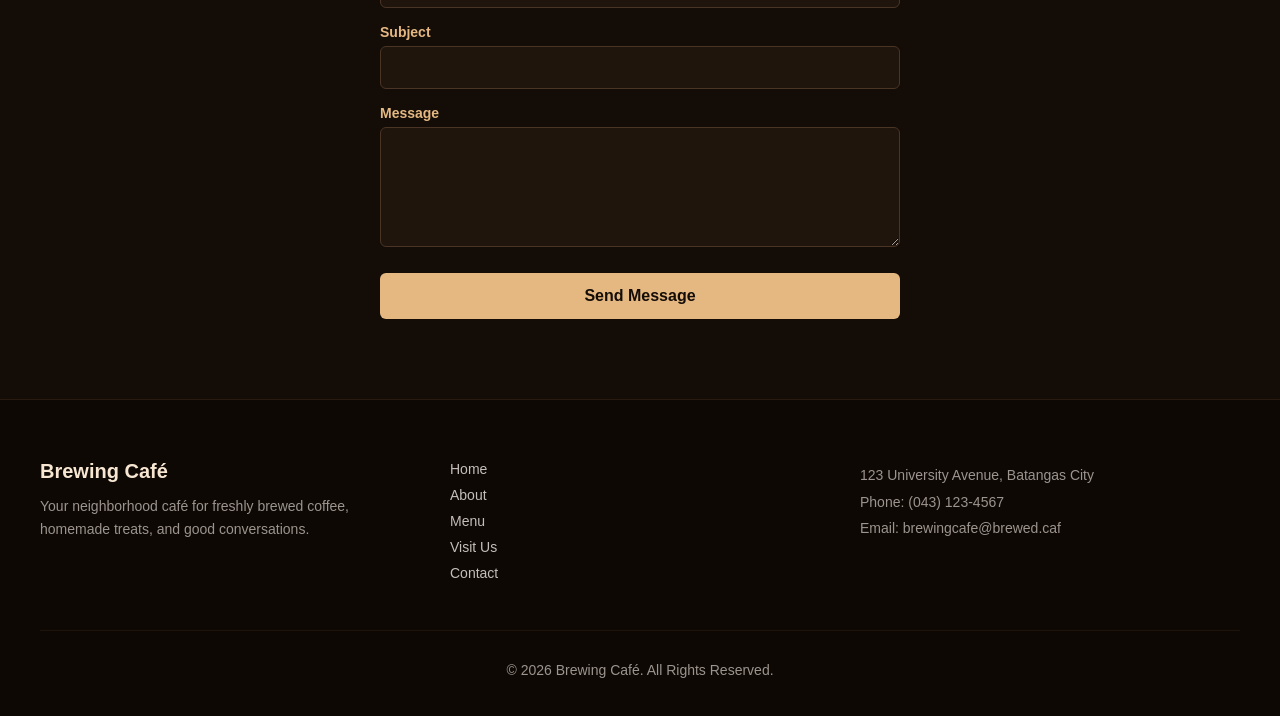
==== commit 157b2db1: "finalized menu section, added visit us section" ====
--- a/index.html
+++ b/index.html
@@ -8,7 +8,8 @@
     <link rel="stylesheet" href="css/style.css">
     <link rel="preconnect" href="https://fonts.googleapis.com">
     <link rel="preconnect" href="https://fonts.gstatic.com" crossorigin>
-    <link href="https://fonts.googleapis.com/css2?family=Agbalumo&display=swap" rel="stylesheet">
+    <link href="https://fonts.googleapis.com/css2?family=Bebas+Neue&family=Imperial+Script&display=swap"
+        rel="stylesheet">
 </head>
 
 <body>
@@ -54,48 +55,139 @@
         </section>
 
         <section id="menu">
-            <h2>Menu</h2>
-            <article>
-                <img src="images/latte.jpg" alt="Classic Latte">
-                <h3>Classic Latte</h3>
-                <p>Espresso blended with steamed milk.</p>
-                <p>₱140</p>
-            </article>
-            <article>
-                <img src="images/macchiato.jpg" alt="Caramel Macchiato">
-                <h3>Caramel Macchiato</h3>
-                <p>Espresso, steamed milk, and caramel.</p>
-                <p>₱155</p>
-            </article>
-            <article>
-                <img src="images/spanish-latte.jpg" alt="Spanish Latte">
-                <h3>Spanish Latte</h3>
-                <p>Rich espresso with sweetened milk.</p>
-                <p>₱150</p>
-            </article>
-            <article>
-                <img src="images/matcha.jpg" alt="Matcha Cream Latte">
-                <h3>Matcha Cream Latte</h3>
-                <p>Smooth matcha with creamy milk.</p>
-                <p>₱160</p>
-            </article>
-            <article>
-                <img src="images/croissant.jpg" alt="Chocolate Croissant">
-                <h3>Chocolate Croissant</h3>
-                <p>Buttery pastry filled with chocolate.</p>
-                <p>₱120</p>
-            </article>
-            <article>
-                <img src="images/cheesecake.jpg" alt="Blueberry Cheesecake">
-                <h3>Blueberry Cheesecake</h3>
-                <p>Creamy cheesecake with blueberry topping.</p>
-                <p>₱175</p>
-            </article>
+            <h2>Our Menu</h2>
+
+            <div class="menu-stage">
+                <div class="podium-item podium-cheesecake">
+                    <img src="images/blueberry-chs.png" alt="Blueberry Cheesecake">
+                    <div class="item-card">
+                        <div class="card-header">
+                            <h3>Blueberry Cheesecake</h3>
+                            <span class="price">₱175</span>
+                        </div>
+                        <p class="desc">Creamy cheesecake with blueberry topping.</p>
+                    </div>
+                </div>
+
+                <div class="podium-item podium-latte">
+                    <img src="images/latte.png" alt="Classic Latte">
+                    <div class="item-card">
+                        <div class="card-header">
+                            <h3>Classic Latte</h3>
+                            <span class="price">₱140</span>
+                        </div>
+                        <p class="desc">Espresso blended with steamed milk.</p>
+                    </div>
+                </div>
+
+
+                <div class="podium-item podium-matcha">
+                    <img src="images/matcha-cl.png" alt="Matcha Cream Latte">
+                    <div class="item-card">
+                        <div class="card-header">
+                            <h3>Matcha Cream Latte</h3>
+                            <span class="price">₱160</span>
+                        </div>
+                        <p class="desc">Smooth matcha with creamy milk.</p>
+                    </div>
+                </div>
+
+
+                <div class="podium-item podium-croissant">
+                    <img src="images/choc-crs.png" alt="Chocolate Croissant">
+                    <div class="item-card">
+                        <div class="card-header">
+                            <h3>Chocolate Croissant</h3>
+                            <span class="price">₱120</span>
+                        </div>
+                        <p class="desc">Buttery pastry filled with chocolate.</p>
+                    </div>
+                </div>
+
+
+                <div class="podium-item podium-macchiato card-left">
+                    <img src="images/caramel-macc.png" alt="Caramel Macchiato">
+                    <div class="item-card">
+                        <div class="card-header">
+                            <h3>Caramel Macchiato</h3>
+                            <span class="price">₱155</span>
+                        </div>
+                        <p class="desc">Espresso, steamed milk, and caramel.</p>
+                    </div>
+                </div>
+
+                <div class="podium-item podium-spanish card-left">
+                    <img src="images/spanish-latte.png" alt="Spanish Latte">
+                    <div class="item-card">
+                        <div class="card-header">
+                            <h3>Spanish Latte</h3>
+                            <span class="price">₱150</span>
+                        </div>
+                        <p class="desc">Rich espresso with sweetened milk.</p>
+                    </div>
+                </div>
+            </div>
+        </section>
+
+        <!-- Menu Cards Section -->
+        <section id="menu-cards">
+            <div class="menu-cards-grid">
+                <!-- 1. Classic Latte -->
+                <article class="menu-card">
+                    <img src="images/latte.png" alt="Classic Latte">
+                    <h3>Classic Latte</h3>
+                    <p class="menu-card-price">₱140</p>
+                    <p class="menu-card-desc">Espresso blended with steamed milk.</p>
+                </article>
+
+                <!-- 2. Caramel Macchiato -->
+                <article class="menu-card">
+                    <img src="images/caramel-macc.png" alt="Caramel Macchiato">
+                    <h3>Caramel Macchiato</h3>
+                    <p class="menu-card-price">₱155</p>
+                    <p class="menu-card-desc">Espresso, steamed milk, and caramel.</p>
+                </article>
+
+                <!-- 3. Spanish Latte -->
+                <article class="menu-card">
+                    <img src="images/spanish-latte.png" alt="Spanish Latte">
+                    <h3>Spanish Latte</h3>
+                    <p class="menu-card-price">₱150</p>
+                    <p class="menu-card-desc">Rich espresso with sweetened milk.</p>
+                </article>
+
+                <!-- 4. Matcha Cream Latte -->
+                <article class="menu-card">
+                    <img src="images/matcha-cl.png" alt="Matcha Cream Latte">
+                    <h3>Matcha Cream Latte</h3>
+                    <p class="menu-card-price">₱160</p>
+                    <p class="menu-card-desc">Smooth matcha with creamy milk.</p>
+                </article>
+
+                <!-- 5. Chocolate Croissant -->
+                <article class="menu-card">
+                    <img src="images/choc-crs.png" alt="Chocolate Croissant">
+                    <h3>Chocolate Croissant</h3>
+                    <p class="menu-card-price">₱120</p>
+                    <p class="menu-card-desc">Buttery pastry filled with chocolate.</p>
+                </article>
+
+                <!-- 6. Blueberry Cheesecake -->
+                <article class="menu-card">
+                    <img src="images/blueberry-chs.png" alt="Blueberry Cheesecake">
+                    <h3>Blueberry Cheesecake</h3>
+                    <p class="menu-card-price">₱175</p>
+                    <p class="menu-card-desc">Creamy cheesecake with blueberry topping.</p>
+                </article>
+            </div>
         </section>
 
         <section id="special-offer">
             <h2>STUDY BREAK SPECIAL</h2>
             <p>Get any regular coffee + pastry for only ₱199.</p>
+            <div class="special-visual">
+                <img src="images/special-combo.png" alt="Study Break Special - Coffee and Croissant Combo">
+            </div>
             <button type="button">Grab the Offer</button>
         </section>
 
--- a/css/style.css
+++ b/css/style.css
@@ -17,7 +17,7 @@
 
 
 header {
-    position: absolute;
+    position: fixed;
     top: 0;
     left: 0;
     width: 100%;
@@ -141,7 +141,10 @@
 
 #about {
     padding: 80px 60px;
-    background-color: #1a120b;
+    background-image: linear-gradient(rgb(14, 10, 4), rgba(26, 18, 11, 0.625)), url('../images/About-bg.jpg');
+    background-size: cover;
+    background-position: center;
+    background-repeat: no-repeat;
 }
 
 #about h2 {
@@ -173,6 +176,17 @@
     align-items: center;
 }
 
+.about-coffee::before {
+    content: "";
+    position: absolute;
+    width: 480px;
+    height: 480px;
+    border-radius: 50%;
+    background: radial-gradient(circle, rgba(197, 168, 128, 0.293) 15%, rgba(155, 106, 74, 0.17) 60%, transparent 70%);
+    pointer-events: none;
+    z-index: 0;
+}
+
 .about-coffee img {
     max-width: 420px;
     width: 100%;
@@ -184,7 +198,6 @@
 
 .about-coffee ul.coffee-labels {
     font-family: 'Agbalumo';
-
     list-style: none;
     padding: 0;
     margin: 0;
@@ -203,19 +216,551 @@
 }
 
 .about-coffee .coffee-labels .label1 {
-    top: 18%;
+    top: 16%;
     left: -150px;
     text-align: right;
 }
 
 .about-coffee .coffee-labels .label2 {
-    top: 48%;
+    top: 44%;
     right: -150px;
     text-align: left;
 }
 
 .about-coffee .coffee-labels .label3 {
-    top: 78%;
+    top: 70%;
     left: -150px;
     text-align: right;
+}
+
+#menu {
+    position: relative;
+    padding: 80px 60px;
+    background-image: linear-gradient(rgba(20, 13, 7, 0.111), rgba(20, 13, 7, 0.1)), url('../images/menu-bg.jpg');
+    background-size: cover;
+    background-position: center;
+    background-repeat: no-repeat;
+    min-height: 100vh;
+    display: flex;
+    flex-direction: column;
+    align-items: center;
+    overflow: hidden;
+}
+
+#menu h2 {
+    font-family: "Bebas Neue";
+    font-size: 150px;
+    font-weight: 700;
+    color: #202c178c;
+    letter-spacing: 1.5px;
+    margin-bottom: 24px;
+
+    text-align: center;
+    position: relative;
+    z-index: 0;
+}
+
+.menu-stage {
+    position: absolute;
+    top: 50%;
+    left: 50%;
+    transform: translate(-50%, -50%);
+    width: 100%;
+    height: 100%;
+    pointer-events: none;
+}
+
+.podium-item {
+    position: absolute;
+    transform: translateX(-50%);
+    display: flex;
+    flex-direction: column;
+    align-items: center;
+    cursor: pointer;
+    pointer-events: auto;
+    transition: transform 0.3s cubic-bezier(0.16, 1, 0.3, 1), z-index 0s;
+}
+
+.podium-item img {
+    width: 100%;
+    height: auto;
+    display: block;
+    object-fit: contain;
+    filter: drop-shadow(-8px 10px 14px rgba(25, 14, 8, 0.5));
+    transition: transform 0.35s cubic-bezier(0.16, 1, 0.3, 1), filter 0.35s ease;
+}
+
+.podium-item:hover {
+    z-index: 50 !important;
+}
+
+.podium-item:hover img {
+    transform: translateY(-8px) scale(1.05);
+    filter: drop-shadow(-12px 18px 22px rgba(25, 14, 8, 0.7));
+}
+
+.podium-item .item-card {
+    position: absolute;
+    top: 30%;
+    left: calc(100% + 14px);
+    transform: translateY(-50%) translateX(-10px);
+    width: max-content;
+    min-width: 170px;
+    max-width: 220px;
+    background: rgba(20, 13, 7, 0.9);
+    backdrop-filter: blur(12px);
+    -webkit-backdrop-filter: blur(12px);
+    border: none;
+    border-radius: 4px;
+    padding: 10px 14px;
+    box-shadow: 0 12px 28px rgba(0, 0, 0, 0.7);
+    text-align: left;
+    z-index: 100;
+
+    opacity: 0;
+    visibility: hidden;
+    pointer-events: none;
+    transition: opacity 0.35s ease, transform 0.35s cubic-bezier(0.16, 1, 0.3, 1), visibility 0.35s;
+}
+
+
+.podium-item.card-left .item-card {
+    left: auto;
+    right: calc(100% + 14px);
+    transform: translateY(-50%) translateX(10px);
+}
+
+.podium-item:hover .item-card {
+    opacity: 1;
+    visibility: visible;
+    pointer-events: auto;
+    transform: translateY(-60%) translateX(0);
+}
+
+.item-card .card-header {
+    display: flex;
+    justify-content: space-between;
+    align-items: baseline;
+    gap: 10px;
+    margin-bottom: 4px;
+}
+
+.item-card h3 {
+    font-size: 0.92rem;
+    font-weight: 700;
+    color: #f7e6d2;
+    margin: 0;
+    line-height: 1.2;
+    font-family: 'Segoe UI', sans-serif;
+    letter-spacing: 0.3px;
+    white-space: nowrap;
+}
+
+.item-card .price {
+    font-size: 0.92rem;
+    font-weight: 800;
+    color: #e5b882;
+    white-space: nowrap;
+}
+
+.item-card .desc {
+    font-size: 0.76rem;
+    color: #c5beba;
+    line-height: 1.35;
+    margin: 0;
+}
+
+.podium-cheesecake {
+    left: 16.5%;
+    bottom: 14%;
+    width: clamp(90px, 12vw, 170px);
+    z-index: 6;
+}
+
+.podium-latte {
+    left: 27%;
+    bottom: 43%;
+    width: clamp(70px, 9vw, 130px);
+    z-index: 3;
+}
+
+.podium-matcha {
+    left: 50%;
+    bottom: 41%;
+    width: clamp(65px, 8.5vw, 120px);
+    z-index: 2;
+}
+
+.podium-croissant {
+    left: 49%;
+    bottom: 22%;
+    width: clamp(100px, 14vw, 200px);
+    z-index: 5;
+}
+
+.podium-macchiato {
+    left: 70%;
+    bottom: 43%;
+    width: clamp(75px, 9.5vw, 135px);
+    z-index: 3;
+}
+
+.podium-spanish {
+    left: 81%;
+    bottom: 19%;
+    width: clamp(70px, 9vw, 130px);
+    z-index: 6;
+}
+
+#menu-cards {
+    padding: 70px 40px 90px;
+    background: linear-gradient(180deg, #ffe9d3 0%, #3a2616 80%, #29190b91 100%);
+    display: flex;
+    justify-content: center;
+    align-items: center;
+    position: relative;
+    z-index: 1;
+}
+
+.menu-cards-grid {
+    display: grid;
+    grid-template-columns: repeat(3, 1fr);
+    gap: 32px;
+    max-width: 1100px;
+    width: 100%;
+}
+
+.menu-card {
+    background: radial-gradient(circle, #735a44, #33271b);
+    border-radius: 2px;
+    padding: 28px 22px;
+    display: flex;
+    flex-direction: column;
+    align-items: center;
+    text-align: center;
+    box-shadow: 0 10px 25px rgba(0, 0, 0, 0.5);
+    transition: transform 0.3s ease, border-color 0.3s ease, box-shadow 0.3s ease;
+}
+
+.menu-card:hover {
+    transform: translateY(-6px);
+    border-color: #8c6239;
+    box-shadow: 0 16px 32px rgba(0, 0, 0, 0.7);
+}
+
+.menu-card img {
+    width: 130px;
+    height: 130px;
+    object-fit: contain;
+    margin-bottom: 18px;
+    filter: drop-shadow(0 8px 14px rgba(0, 0, 0, 0.6));
+    transition: transform 0.3s ease;
+}
+
+.menu-card:hover img {
+    transform: scale(1.06);
+}
+
+.menu-card h3 {
+    font-size: 1.3rem;
+    font-weight: 700;
+    color: #f7e6d2;
+    margin-bottom: 8px;
+    letter-spacing: 0.5px;
+}
+
+.menu-card .menu-card-price {
+    font-size: 1.15rem;
+    font-weight: 800;
+    color: #e5b882;
+    margin-bottom: 12px;
+}
+
+.menu-card .menu-card-desc {
+    font-size: 0.92rem;
+    color: #c5beba;
+    line-height: 1.45;
+    margin: 0;
+}
+
+@media (max-width: 960px) {
+    .menu-cards-grid {
+        grid-template-columns: repeat(2, 1fr);
+        gap: 24px;
+    }
+}
+
+@media (max-width: 600px) {
+    #menu-cards {
+        padding: 40px 20px 60px;
+    }
+
+    .menu-cards-grid {
+        grid-template-columns: 1fr;
+        gap: 20px;
+    }
+}
+
+
+#special-offer {
+    min-height: 70vh;
+    display: flex;
+    flex-direction: column;
+    justify-content: center;
+    align-items: center;
+    text-align: center;
+    padding: 80px 30px;
+    background-image: linear-gradient(rgba(20, 13, 7, 0.76), rgba(20, 13, 7, 0)), url('../images/special-bg.jpg');
+    background-size: cover;
+    background-position: center;
+    background-repeat: no-repeat;
+    position: relative;
+    overflow: hidden;
+}
+
+#special-offer h2 {
+    font-size: clamp(36px, 4.5vw, 56px);
+    font-weight: 800;
+    color: #f7e6d2;
+    letter-spacing: 2px;
+    line-height: 1.1;
+    margin-bottom: 12px;
+    text-shadow: 0 4px 15px rgba(0, 0, 0, 0.8);
+    z-index: 2;
+}
+
+#special-offer p {
+    font-size: clamp(17px, 2vw, 22px);
+    color: #e5b882;
+    margin-bottom: 20px;
+    max-width: 600px;
+    line-height: 1.4;
+    text-shadow: 0 2px 10px rgba(0, 0, 0, 0.85);
+    z-index: 2;
+}
+
+.special-visual {
+    display: flex;
+    justify-content: center;
+    align-items: center;
+    width: 100%;
+    margin: 15px auto 28px;
+    z-index: 2;
+}
+
+.special-visual img {
+    max-width: clamp(260px, 32vw, 420px);
+    width: 100%;
+    height: auto;
+    object-fit: contain;
+    display: block;
+    margin: 0 auto;
+    filter: drop-shadow(0 20px 28px rgba(0, 0, 0, 0.8));
+    transition: transform 0.4s cubic-bezier(0.2, 0.8, 0.2, 1), filter 0.4s ease;
+}
+
+.special-visual img:hover {
+    transform: scale(1.05) translateY(-6px);
+    filter: drop-shadow(0 28px 36px rgba(0, 0, 0, 0.95));
+}
+
+#special-offer button {
+    display: inline-block;
+    background: linear-gradient(135deg, #ffffff 0%, #f4eae0 100%);
+    color: #140d07;
+    font-size: 1rem;
+    font-weight: 700;
+    text-transform: uppercase;
+    letter-spacing: 1px;
+    padding: 15px 40px;
+    border: none;
+    border-radius: 30px;
+    cursor: pointer;
+    box-shadow: 0 10px 25px rgba(0, 0, 0, 0.5);
+    transition: background-color 0.3s ease, transform 0.2s ease, box-shadow 0.2s ease;
+    z-index: 2;
+}
+
+#special-offer button:hover {
+    background: #e5b882;
+    color: #140d07;
+    transform: translateY(-3px);
+    box-shadow: 0 14px 30px rgba(0, 0, 0, 0.65);
+}
+
+/* Visit Us Section */
+#visit-us {
+    padding: 80px 30px;
+    background-color: #1a120b;
+    display: flex;
+    flex-wrap: wrap;
+    justify-content: center;
+    gap: 24px;
+    text-align: center;
+}
+
+#visit-us h2 {
+    width: 100%;
+    font-size: 38px;
+    font-weight: 700;
+    color: #f7e6d2;
+    margin-bottom: 20px;
+}
+
+#visit-us > div {
+    flex: 1 1 260px;
+    max-width: 320px;
+    background-color: #24180f;
+    border: 2px solid #3d281a;
+    border-radius: 8px;
+    padding: 28px 20px;
+    transition: transform 0.2s ease, border-color 0.2s ease;
+}
+
+#visit-us > div:hover {
+    transform: translateY(-4px);
+    border-color: #5c402d;
+}
+
+#visit-us h3 {
+    font-size: 20px;
+    color: #e5b882;
+    margin-bottom: 12px;
+}
+
+#visit-us p {
+    font-size: 15px;
+    color: #c5beba;
+    line-height: 1.6;
+    margin: 4px 0;
+}
+
+/* Contact Section */
+#contact {
+    padding: 80px 30px;
+    background-color: #140d07;
+    text-align: center;
+}
+
+#contact h2 {
+    font-size: 38px;
+    font-weight: 700;
+    color: #f7e6d2;
+    margin-bottom: 30px;
+}
+
+#contact form {
+    max-width: 520px;
+    margin: 0 auto;
+    display: flex;
+    flex-direction: column;
+    gap: 16px;
+    text-align: left;
+}
+
+#contact form label {
+    display: block;
+    font-size: 14px;
+    font-weight: 600;
+    color: #e5b882;
+    margin-bottom: 6px;
+}
+
+#contact form input,
+#contact form textarea {
+    width: 100%;
+    padding: 12px 16px;
+    background-color: #20150d;
+    border: 1px solid #4a3425;
+    border-radius: 6px;
+    color: #ffffff;
+    font-size: 15px;
+    outline: none;
+    font-family: inherit;
+    transition: border-color 0.2s ease;
+}
+
+#contact form input:focus,
+#contact form textarea:focus {
+    border-color: #e5b882;
+}
+
+#contact form textarea {
+    height: 120px;
+    resize: vertical;
+}
+
+#contact form button {
+    background-color: #e5b882;
+    color: #140d07;
+    font-size: 16px;
+    font-weight: 700;
+    padding: 14px;
+    border: none;
+    border-radius: 6px;
+    cursor: pointer;
+    margin-top: 6px;
+    transition: background-color 0.2s ease, transform 0.2s ease;
+}
+
+#contact form button:hover {
+    background-color: #f2cca2;
+    transform: translateY(-2px);
+}
+
+/* Footer */
+footer {
+    background-color: #0d0804;
+    border-top: 1px solid #2a1b10;
+    padding: 60px 40px 30px;
+    display: flex;
+    flex-wrap: wrap;
+    justify-content: space-between;
+    gap: 30px;
+}
+
+footer > div {
+    flex: 1 1 200px;
+}
+
+footer h3 {
+    font-size: 20px;
+    color: #f7e6d2;
+    margin-bottom: 12px;
+}
+
+footer p {
+    font-size: 14px;
+    color: #9c948e;
+    line-height: 1.6;
+    margin: 4px 0;
+}
+
+footer ul {
+    list-style: none;
+    padding: 0;
+    margin: 0;
+}
+
+footer ul li {
+    margin-bottom: 8px;
+}
+
+footer ul li a {
+    color: #c5beba;
+    text-decoration: none;
+    font-size: 14px;
+    transition: color 0.2s ease;
+}
+
+footer ul li a:hover {
+    color: #e5b882;
+}
+
+footer > div:last-child {
+    flex-basis: 100%;
+    text-align: center;
+    border-top: 1px solid #1f140c;
+    padding-top: 24px;
+    margin-top: 10px;
 }
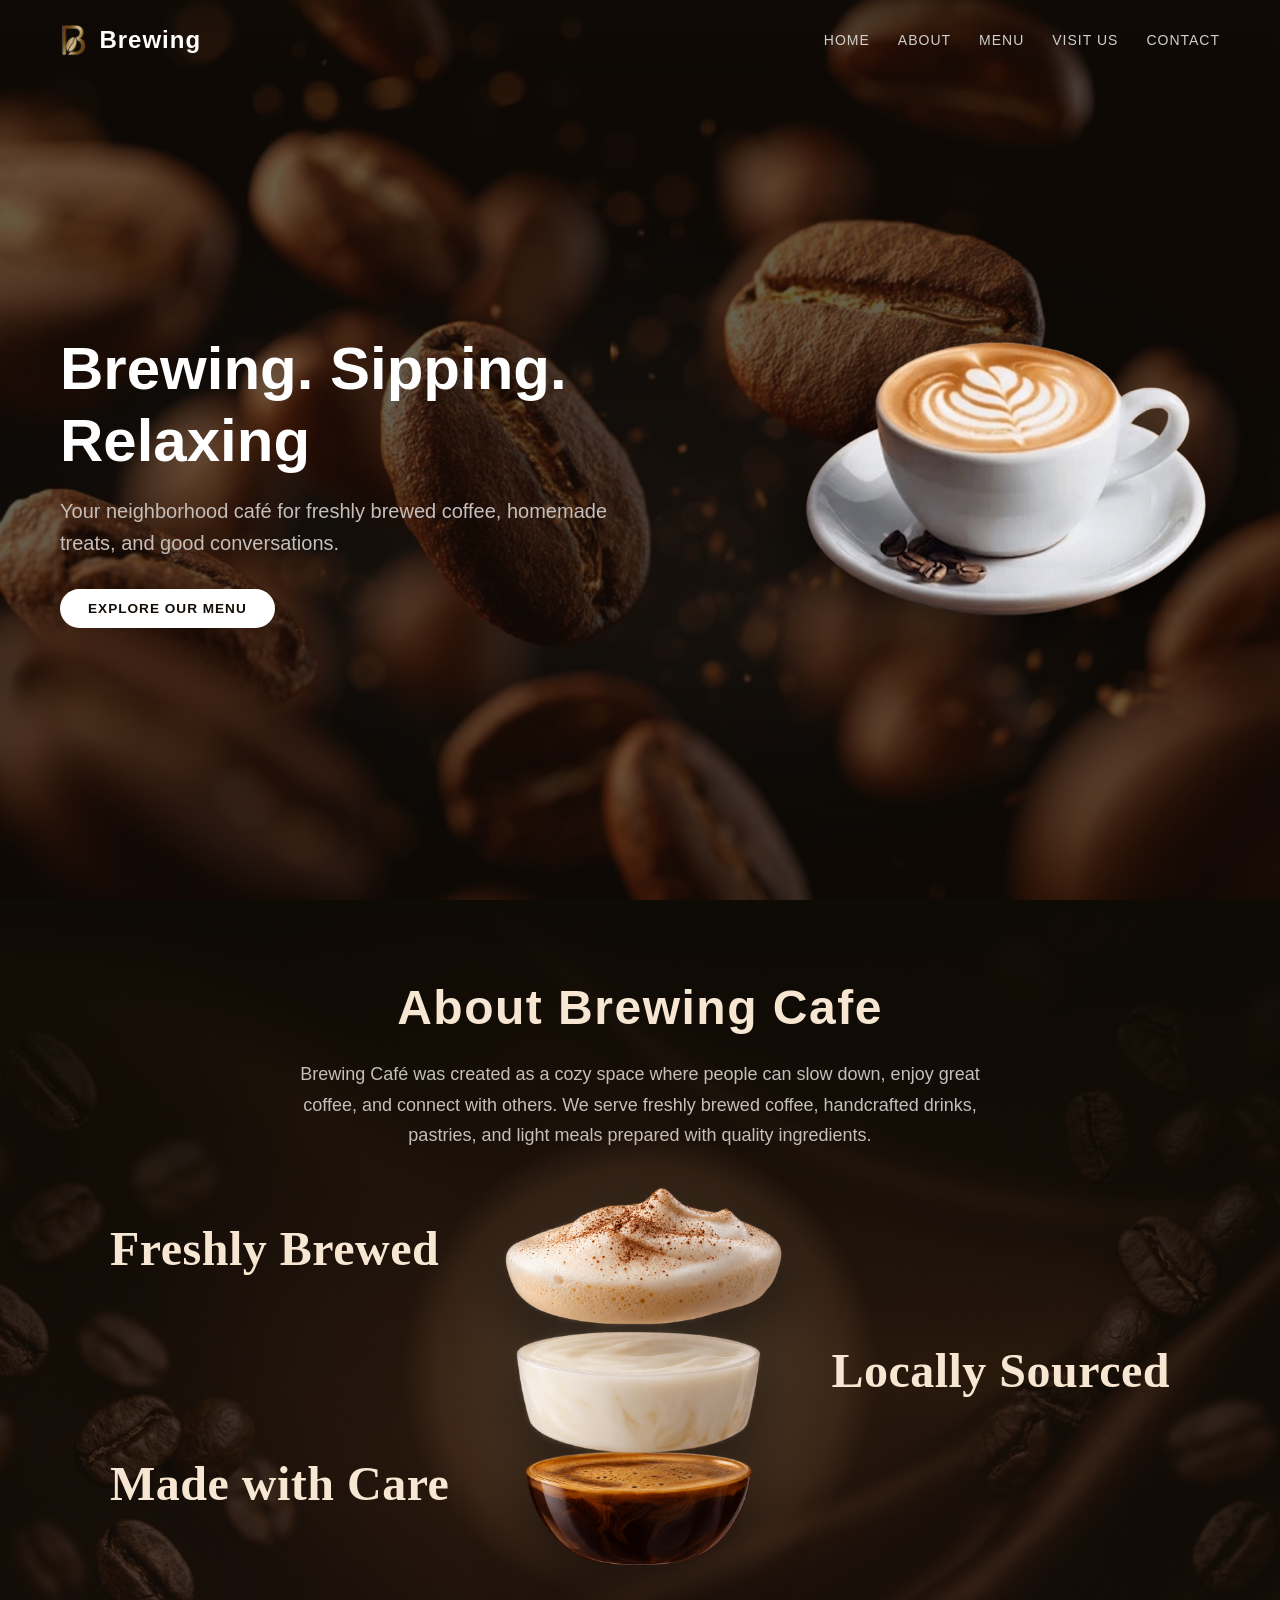
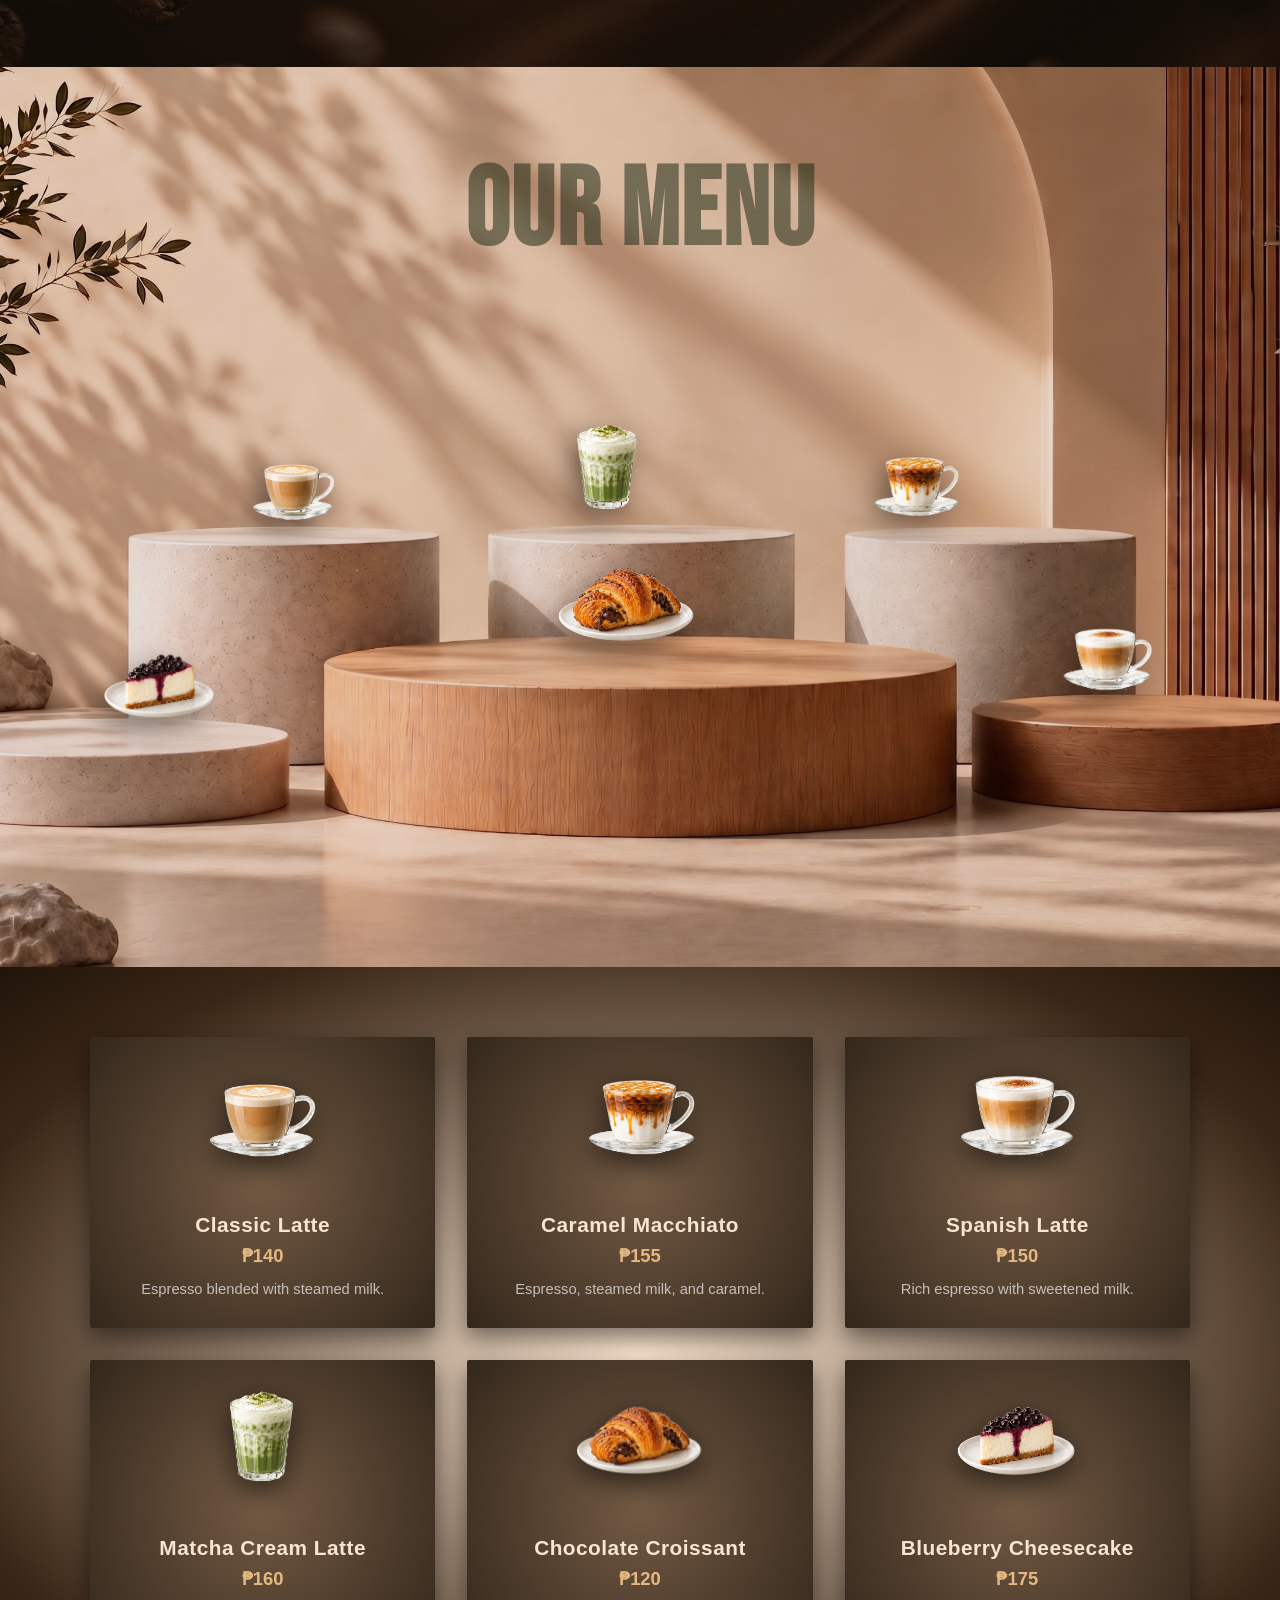
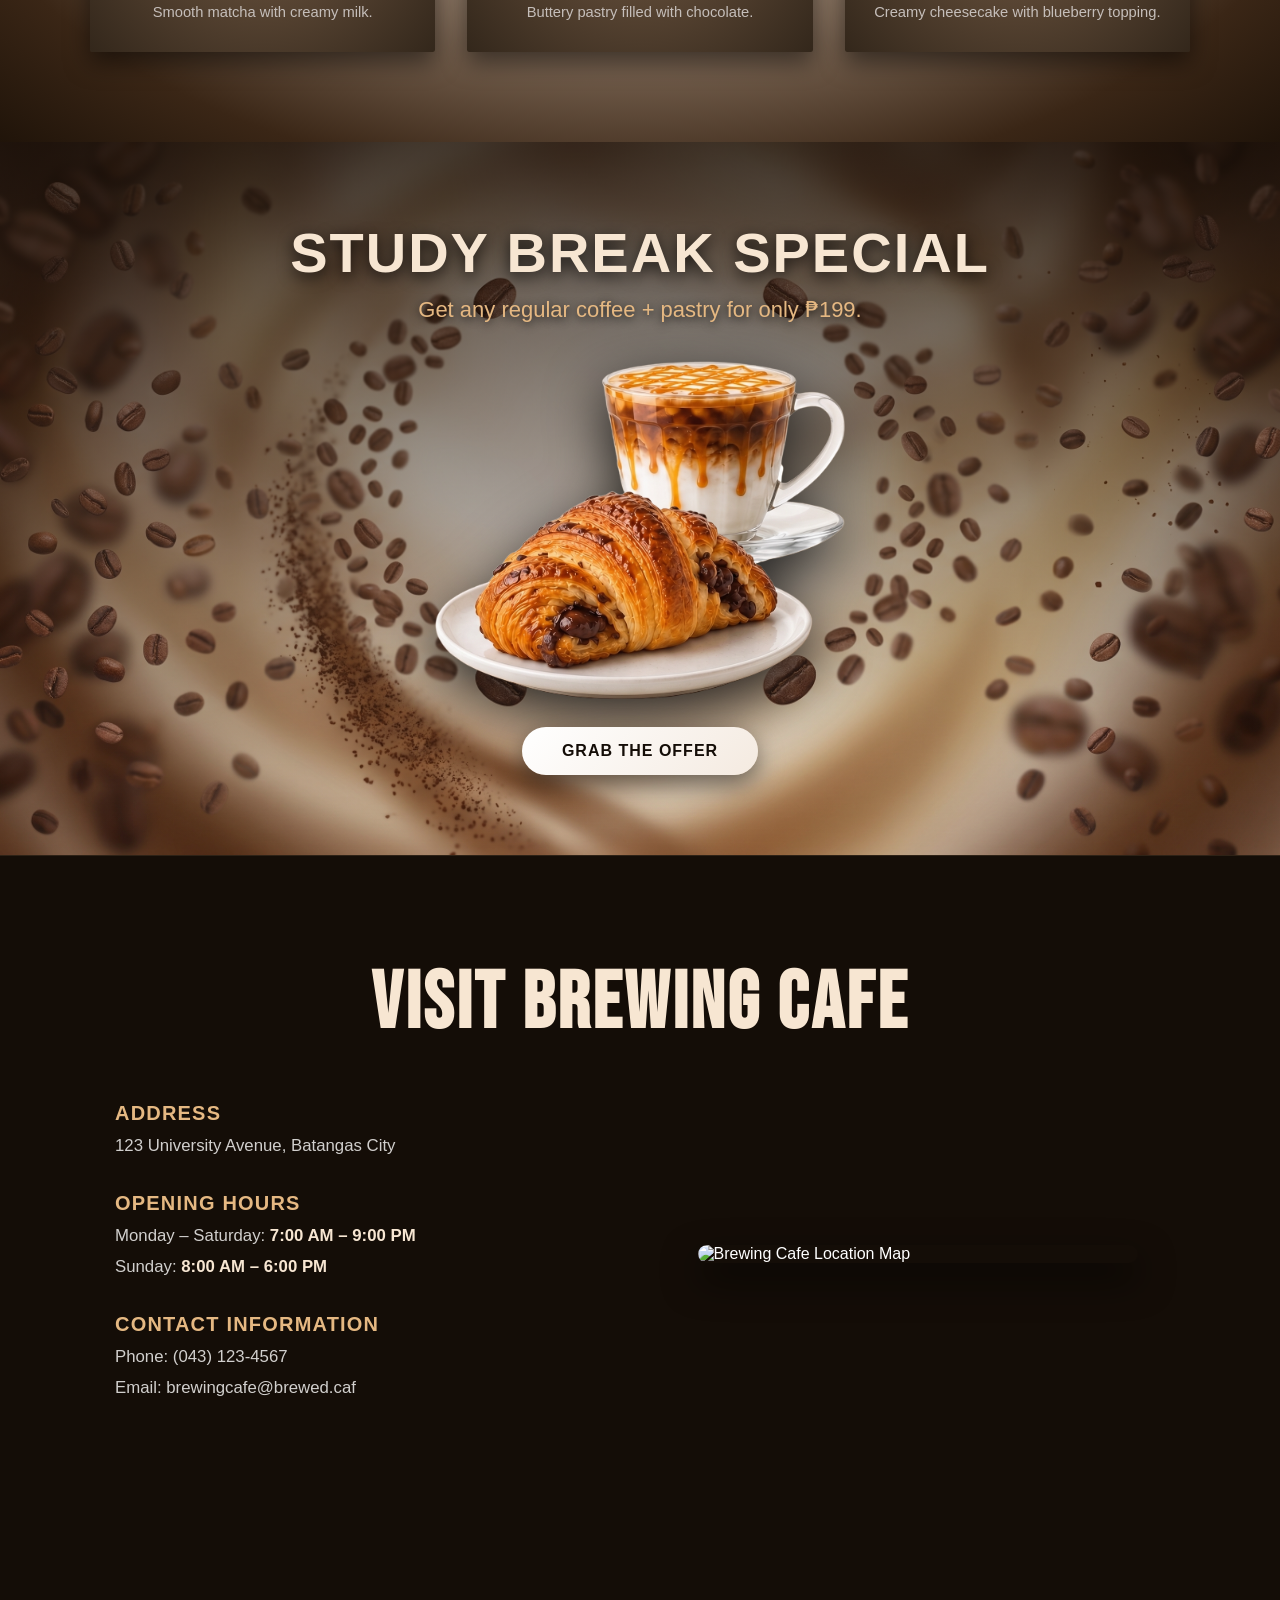
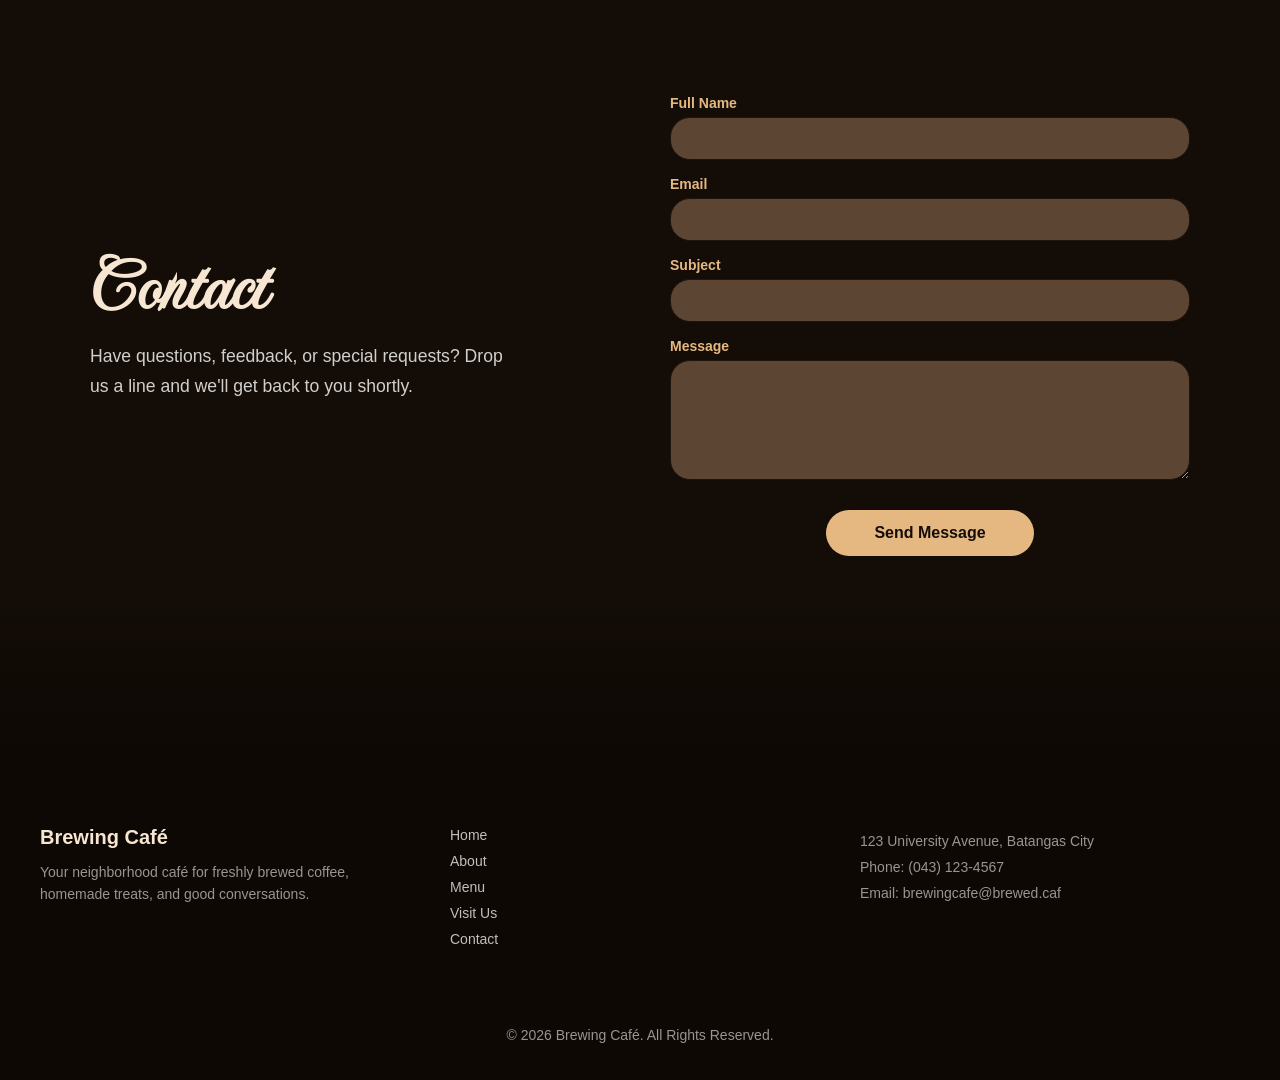
==== commit 63dddf2e: "fixed adaptive" ====
--- a/index.html
+++ b/index.html
@@ -9,6 +9,9 @@
     <link rel="preconnect" href="https://fonts.googleapis.com">
     <link rel="preconnect" href="https://fonts.gstatic.com" crossorigin>
     <link href="https://fonts.googleapis.com/css2?family=Bebas+Neue&family=Imperial+Script&display=swap"
+        rel="stylesheet">
+    <link
+        href="https://fonts.googleapis.com/css2?family=Bebas+Neue&family=Google+Sans:ital,opsz,wght@0,17..18,400..700;1,17..18,400..700&family=Imperial+Script&display=swap"
         rel="stylesheet">
 </head>
 
@@ -30,8 +33,8 @@
 
     <main>
         <section id="home">
-            <div id='hero-content'>
-                <h1>Brewing.Sipping.Relaxing</h1>
+            <div id="hero-content" class="hero-content">
+                <h1>Brewing. Sipping. Relaxing</h1>
                 <p>Your neighborhood café for freshly brewed coffee, homemade treats, and good conversations.</p>
                 <a href="#menu">Explore Our Menu</a>
             </div>
@@ -129,10 +132,8 @@
             </div>
         </section>
 
-        <!-- Menu Cards Section -->
         <section id="menu-cards">
             <div class="menu-cards-grid">
-                <!-- 1. Classic Latte -->
                 <article class="menu-card">
                     <img src="images/latte.png" alt="Classic Latte">
                     <h3>Classic Latte</h3>
@@ -140,7 +141,6 @@
                     <p class="menu-card-desc">Espresso blended with steamed milk.</p>
                 </article>
 
-                <!-- 2. Caramel Macchiato -->
                 <article class="menu-card">
                     <img src="images/caramel-macc.png" alt="Caramel Macchiato">
                     <h3>Caramel Macchiato</h3>
@@ -148,7 +148,6 @@
                     <p class="menu-card-desc">Espresso, steamed milk, and caramel.</p>
                 </article>
 
-                <!-- 3. Spanish Latte -->
                 <article class="menu-card">
                     <img src="images/spanish-latte.png" alt="Spanish Latte">
                     <h3>Spanish Latte</h3>
@@ -156,7 +155,6 @@
                     <p class="menu-card-desc">Rich espresso with sweetened milk.</p>
                 </article>
 
-                <!-- 4. Matcha Cream Latte -->
                 <article class="menu-card">
                     <img src="images/matcha-cl.png" alt="Matcha Cream Latte">
                     <h3>Matcha Cream Latte</h3>
@@ -164,7 +162,6 @@
                     <p class="menu-card-desc">Smooth matcha with creamy milk.</p>
                 </article>
 
-                <!-- 5. Chocolate Croissant -->
                 <article class="menu-card">
                     <img src="images/choc-crs.png" alt="Chocolate Croissant">
                     <h3>Chocolate Croissant</h3>
@@ -172,7 +169,6 @@
                     <p class="menu-card-desc">Buttery pastry filled with chocolate.</p>
                 </article>
 
-                <!-- 6. Blueberry Cheesecake -->
                 <article class="menu-card">
                     <img src="images/blueberry-chs.png" alt="Blueberry Cheesecake">
                     <h3>Blueberry Cheesecake</h3>
@@ -193,44 +189,55 @@
 
         <section id="visit-us">
             <h2>Visit Brewing Cafe</h2>
-            <div>
-                <h3>Address</h3>
-                <p>123 University Avenue, Batangas City</p>
-            </div>
-            <div>
-                <h3>Opening Hours</h3>
-                <p>Monday – Saturday</p>
-                <p>7:00 AM – 9:00 PM</p>
-                <p>Sunday</p>
-                <p>8:00 AM – 6:00 PM</p>
-            </div>
-            <div>
-                <h3>Contact Information</h3>
-                <p>Phone: (043) 123-4567</p>
-                <p>Email: brewingcafe@brewed.caf</p>
+            <div class="visit-container">
+                <div class="visit-info">
+                    <div class="visit-item">
+                        <h3>Address</h3>
+                        <p>123 University Avenue, Batangas City</p>
+                    </div>
+                    <div class="visit-item">
+                        <h3>Opening Hours</h3>
+                        <p>Monday – Saturday: <strong>7:00 AM – 9:00 PM</strong></p>
+                        <p>Sunday: <strong>8:00 AM – 6:00 PM</strong></p>
+                    </div>
+                    <div class="visit-item">
+                        <h3>Contact Information</h3>
+                        <p>Phone: (043) 123-4567</p>
+                        <p>Email: brewingcafe@brewed.caf</p>
+                    </div>
+                </div>
+                <div class="visit-map">
+                    <img src="images/location-map.png" alt="Brewing Cafe Location Map">
+                </div>
             </div>
         </section>
         <section id="contact">
-            <h2>Contact</h2>
-            <form action="#" method="post">
-                <div>
-                    <label for="name">Full Name</label>
-                    <input type="text" id="name" name="name" required>
-                </div>
-                <div>
-                    <label for="email">Email</label>
-                    <input type="email" id="email" name="email" required>
-                </div>
-                <div>
-                    <label for="subject">Subject</label>
-                    <input type="text" id="subject" name="subject" required>
-                </div>
-                <div>
-                    <label for="message">Message</label>
-                    <textarea id="message" name="message" required></textarea>
-                </div>
-                <button type="submit">Send Message</button>
-            </form>
+            <div class="contact-container">
+                <div class="contact-info">
+                    <h2>Contact</h2>
+                    <p>Have questions, feedback, or special requests? Drop us a line and we'll get back to you shortly.
+                    </p>
+                </div>
+                <form action="#" method="post">
+                    <div>
+                        <label for="name">Full Name</label>
+                        <input type="text" id="name" name="name" required>
+                    </div>
+                    <div>
+                        <label for="email">Email</label>
+                        <input type="email" id="email" name="email" required>
+                    </div>
+                    <div>
+                        <label for="subject">Subject</label>
+                        <input type="text" id="subject" name="subject" required>
+                    </div>
+                    <div>
+                        <label for="message">Message</label>
+                        <textarea id="message" name="message" required></textarea>
+                    </div>
+                    <button type="submit">Send Message</button>
+                </form>
+            </div>
         </section>
     </main>
 
--- a/css/style.css
+++ b/css/style.css
@@ -1,5 +1,6 @@
 html {
     scroll-behavior: smooth;
+    overflow-x: hidden;
 }
 
 * {
@@ -12,7 +13,13 @@
     font-family: 'Segoe UI', 'Arial', sans-serif;
     background-color: #140d07;
     color: #ffffff;
-
+    overflow-x: hidden;
+    width: 100%;
+}
+
+img {
+    max-width: 100%;
+    height: auto;
 }
 
 
@@ -89,8 +96,11 @@
     background-repeat: no-repeat;
 }
 
+#hero-content,
 .hero-content {
     max-width: 550px;
+    width: 100%;
+    box-sizing: border-box;
 }
 
 section#home h1 {
@@ -99,6 +109,8 @@
     line-height: 1.2;
     color: #ffffff;
     margin-bottom: 18px;
+    overflow-wrap: break-word;
+    word-break: normal;
 }
 
 section#home p {
@@ -135,9 +147,6 @@
     filter: drop-shadow(0 20px 30px rgba(0, 0, 0, 0.6));
 }
 
-.hero-content {
-    max-width: 550px;
-}
 
 #about {
     padding: 80px 60px;
@@ -249,7 +258,7 @@
 
 #menu h2 {
     font-family: "Bebas Neue";
-    font-size: 150px;
+    font-size: clamp(60px, 8.5vw, 120px);
     font-weight: 700;
     color: #202c178c;
     letter-spacing: 1.5px;
@@ -371,50 +380,50 @@
 }
 
 .podium-cheesecake {
-    left: 16.5%;
-    bottom: 14%;
-    width: clamp(90px, 12vw, 170px);
+    left: 12.5%;
+    bottom: 24%;
+    width: clamp(75px, 9.5vw, 150px);
     z-index: 6;
 }
 
 .podium-latte {
-    left: 27%;
-    bottom: 43%;
-    width: clamp(70px, 9vw, 130px);
+    left: 23%;
+    bottom: 47%;
+    width: clamp(60px, 7.8vw, 120px);
     z-index: 3;
 }
 
 .podium-matcha {
-    left: 50%;
-    bottom: 41%;
-    width: clamp(65px, 8.5vw, 120px);
+    left: 47.5%;
+    bottom: 47%;
+    width: clamp(55px, 7.2vw, 110px);
     z-index: 2;
 }
 
 .podium-croissant {
     left: 49%;
-    bottom: 22%;
-    width: clamp(100px, 14vw, 200px);
+    bottom: 32%;
+    width: clamp(80px, 11vw, 170px);
     z-index: 5;
 }
 
 .podium-macchiato {
-    left: 70%;
-    bottom: 43%;
-    width: clamp(75px, 9.5vw, 135px);
+    left: 71.5%;
+    bottom: 47%;
+    width: clamp(65px, 8vw, 125px);
     z-index: 3;
 }
 
 .podium-spanish {
-    left: 81%;
-    bottom: 19%;
-    width: clamp(70px, 9vw, 130px);
+    left: 86.5%;
+    bottom: 27.5%;
+    width: clamp(60px, 7.8vw, 120px);
     z-index: 6;
 }
 
 #menu-cards {
     padding: 70px 40px 90px;
-    background: linear-gradient(180deg, #ffe9d3 0%, #3a2616 80%, #29190b91 100%);
+    background: radial-gradient(#ffe9d3 0%, #3a2616 80%, #29190b91 100%);
     display: flex;
     justify-content: center;
     align-items: center;
@@ -481,24 +490,6 @@
     color: #c5beba;
     line-height: 1.45;
     margin: 0;
-}
-
-@media (max-width: 960px) {
-    .menu-cards-grid {
-        grid-template-columns: repeat(2, 1fr);
-        gap: 24px;
-    }
-}
-
-@media (max-width: 600px) {
-    #menu-cards {
-        padding: 40px 20px 60px;
-    }
-
-    .menu-cards-grid {
-        grid-template-columns: 1fr;
-        gap: 20px;
-    }
 }
 
 
@@ -588,70 +579,136 @@
     box-shadow: 0 14px 30px rgba(0, 0, 0, 0.65);
 }
 
-/* Visit Us Section */
 #visit-us {
-    padding: 80px 30px;
-    background-color: #1a120b;
-    display: flex;
-    flex-wrap: wrap;
-    justify-content: center;
-    gap: 24px;
+    padding: 100px 40px 60px;
+    background-image: linear-gradient(to bottom, rgba(20, 13, 7, 0.45) 0%, rgba(20, 13, 7, 0.55) 60%, rgba(20, 13, 7, 1) 100%), url('../images/visit-bg.jpg');
+    background-size: cover;
+    background-position: center;
+    background-repeat: no-repeat;
+    border-top: 1px solid rgba(229, 184, 130, 0.12);
+}
+
+#visit-us h2 {
+    font-family: "Bebas Neue", sans-serif;
+    font-size: 80px;
+    color: #f7e6d2;
+    letter-spacing: 3px;
+    text-transform: uppercase;
     text-align: center;
-}
-
-#visit-us h2 {
-    width: 100%;
-    font-size: 38px;
+    margin-bottom: 50px;
+}
+
+.visit-container {
+    display: flex;
+    justify-content: space-between;
+    align-items: center;
+    max-width: 1050px;
+    margin: 0 auto;
+    gap: clamp(30px, 5vw, 60px);
+}
+
+.visit-info {
+    flex: 1;
+    display: flex;
+    flex-direction: column;
+    gap: 28px;
+    text-align: left;
+}
+
+.visit-item h3 {
+    font-size: 1.25rem;
     font-weight: 700;
-    color: #f7e6d2;
-    margin-bottom: 20px;
-}
-
-#visit-us > div {
-    flex: 1 1 260px;
-    max-width: 320px;
-    background-color: #24180f;
-    border: 2px solid #3d281a;
-    border-radius: 8px;
-    padding: 28px 20px;
-    transition: transform 0.2s ease, border-color 0.2s ease;
-}
-
-#visit-us > div:hover {
-    transform: translateY(-4px);
-    border-color: #5c402d;
-}
-
-#visit-us h3 {
-    font-size: 20px;
     color: #e5b882;
-    margin-bottom: 12px;
-}
-
-#visit-us p {
-    font-size: 15px;
-    color: #c5beba;
+    letter-spacing: 1.2px;
+    text-transform: uppercase;
+    margin-bottom: 8px;
+}
+
+.visit-item p {
+    font-size: 1.05rem;
+    color: #d1cfcd;
     line-height: 1.6;
     margin: 4px 0;
 }
 
-/* Contact Section */
+.visit-item p strong {
+    color: #f7e6d2;
+}
+
+.visit-map {
+    flex: 1;
+    display: flex;
+    justify-content: center;
+    align-items: center;
+}
+
+.visit-map img {
+    max-width: 440px;
+    width: 100%;
+    height: auto;
+    border-radius: 500px;
+    box-shadow: 0 16px 36px rgba(0, 0, 0, 0.7);
+    object-fit: cover;
+    transition: transform 0.3s ease, border-color 0.3s ease, box-shadow 0.3s ease;
+}
+
+.visit-map img:hover {
+    transform: scale(1.02);
+    border-color: #e5b882;
+    box-shadow: 0 20px 42px rgba(0, 0, 0, 0.85);
+}
+
+
+
 #contact {
-    padding: 80px 30px;
-    background-color: #140d07;
-    text-align: center;
-}
-
-#contact h2 {
-    font-size: 38px;
-    font-weight: 700;
+    min-height: 100vh;
+    display: flex;
+    flex-direction: column;
+    justify-content: center;
+    align-items: center;
+    padding: 100px 40px 80px;
+    background-image: linear-gradient(to bottom, rgba(20, 13, 7, 1) 0%, rgba(20, 13, 7, 0.45) 25%, rgba(20, 13, 7, 0.45) 80%, rgba(13, 8, 4, 1) 100%), url('../images/contact-bg.jpg');
+    background-size: cover;
+    background-position: center;
+    background-repeat: no-repeat;
+    position: relative;
+    box-sizing: border-box;
+}
+
+.contact-container {
+    display: flex;
+    justify-content: space-between;
+    align-items: center;
+    max-width: 1100px;
+    width: 100%;
+    margin: 0 auto;
+    gap: clamp(40px, 5vw, 80px);
+}
+
+.contact-info {
+    flex: 1;
+    text-align: left;
+}
+
+.contact-info h2 {
+    font-family: "Imperial Script", cursive;
+    font-size: clamp(70px, 6vw, 95px);
     color: #f7e6d2;
-    margin-bottom: 30px;
+    margin-bottom: 16px;
+    line-height: 1;
+}
+
+.contact-info p {
+    font-size: 1.1rem;
+    color: #d1cfcd;
+    line-height: 1.7;
+    max-width: 420px;
 }
 
 #contact form {
+    flex: 1.2;
+    width: 100%;
     max-width: 520px;
-    margin: 0 auto;
     display: flex;
     flex-direction: column;
     gap: 16px;
@@ -670,9 +727,9 @@
 #contact form textarea {
     width: 100%;
     padding: 12px 16px;
-    background-color: #20150d;
-    border: 1px solid #4a3425;
-    border-radius: 6px;
+    background-color: #83644ca7;
+    border: 1px solid #20150d;
+    border-radius: 20px;
     color: #ffffff;
     font-size: 15px;
     outline: none;
@@ -691,15 +748,16 @@
 }
 
 #contact form button {
+    align-self: center;
+    padding: 14px 48px;
     background-color: #e5b882;
     color: #140d07;
     font-size: 16px;
     font-weight: 700;
-    padding: 14px;
     border: none;
-    border-radius: 6px;
+    border-radius: 25px;
     cursor: pointer;
-    margin-top: 6px;
+    margin-top: 10px;
     transition: background-color 0.2s ease, transform 0.2s ease;
 }
 
@@ -708,10 +766,9 @@
     transform: translateY(-2px);
 }
 
-/* Footer */
 footer {
     background-color: #0d0804;
-    border-top: 1px solid #2a1b10;
+
     padding: 60px 40px 30px;
     display: flex;
     flex-wrap: wrap;
@@ -719,7 +776,7 @@
     gap: 30px;
 }
 
-footer > div {
+footer>div {
     flex: 1 1 200px;
 }
 
@@ -757,10 +814,391 @@
     color: #e5b882;
 }
 
-footer > div:last-child {
+footer>div:last-child {
     flex-basis: 100%;
     text-align: center;
-    border-top: 1px solid #1f140c;
     padding-top: 24px;
     margin-top: 10px;
+}
+
+@media (max-width: 1024px) {
+    header {
+        padding: 16px 28px;
+    }
+
+    nav {
+        gap: 12px;
+    }
+
+    nav>a {
+        font-size: 20px;
+    }
+
+    nav ul {
+        gap: 18px;
+    }
+
+    nav li a {
+        font-size: 13px;
+        letter-spacing: 0.5px;
+    }
+
+    section#home {
+        flex-direction: column;
+        text-align: center;
+        justify-content: center;
+        padding: 130px 24px 60px;
+        gap: 32px;
+        min-height: auto;
+        box-sizing: border-box;
+    }
+
+    #hero-content,
+    .hero-content {
+        max-width: 600px;
+        width: 100%;
+        margin: 0 auto;
+        padding: 0 16px;
+        box-sizing: border-box;
+    }
+
+    section#home h1 {
+        font-size: clamp(34px, 5.5vw, 46px);
+        line-height: 1.25;
+    }
+
+    section#home p {
+        font-size: 18px;
+        line-height: 1.6;
+    }
+
+    section#home img {
+        max-width: 360px;
+        width: 100%;
+        margin: 0 auto;
+    }
+
+    #about {
+        padding: 70px 24px;
+        overflow: hidden;
+    }
+
+    .about-coffee {
+        max-width: 620px;
+        width: 100%;
+        margin: 20px auto 0;
+        position: relative;
+    }
+
+    .about-coffee img {
+        max-width: 280px;
+        width: 100%;
+    }
+
+    .about-coffee::before {
+        width: 320px;
+        height: 320px;
+    }
+
+    .about-coffee .coffee-labels li {
+        font-size: clamp(1.15rem, 2.3vw, 1.55rem);
+        white-space: nowrap;
+    }
+
+    .about-coffee .coffee-labels .label1 {
+        left: 0;
+        top: 18%;
+    }
+
+    .about-coffee .coffee-labels .label2 {
+        right: 0;
+        top: 44%;
+    }
+
+    .about-coffee .coffee-labels .label3 {
+        left: 0;
+        top: 70%;
+    }
+
+    #menu {
+        min-height: unset;
+        height: auto;
+        aspect-ratio: 16 / 9;
+        width: 100%;
+        padding: 20px 16px 0;
+        background-size: cover;
+        background-position: center;
+        box-sizing: border-box;
+        position: relative;
+        overflow: hidden;
+    }
+
+    #menu h2 {
+        font-size: clamp(34px, 5.5vw, 55px);
+        margin-bottom: 0;
+    }
+
+    .podium-cheesecake {
+        left: 12.5%;
+        bottom: 24%;
+        width: clamp(42px, 8.5vw, 95px);
+    }
+
+    .podium-latte {
+        left: 23%;
+        bottom: 47%;
+        width: clamp(34px, 7vw, 80px);
+    }
+
+    .podium-matcha {
+        left: 47.5%;
+        bottom: 47%;
+        width: clamp(30px, 6.5vw, 75px);
+    }
+
+    .podium-croissant {
+        left: 49%;
+        bottom: 32%;
+        width: clamp(48px, 9.8vw, 115px);
+    }
+
+    .podium-macchiato {
+        left: 71.5%;
+        bottom: 47%;
+        width: clamp(36px, 7.2vw, 84px);
+    }
+
+    .podium-spanish {
+        left: 86.5%;
+        bottom: 27.5%;
+        width: clamp(34px, 7vw, 80px);
+    }
+
+    .menu-cards-grid {
+        grid-template-columns: repeat(2, 1fr);
+        gap: 24px;
+        max-width: 720px;
+    }
+
+    #special-offer {
+        padding: 70px 30px;
+    }
+
+    .special-visual img {
+        max-width: 320px;
+    }
+
+    #visit-us {
+        padding: 80px 30px;
+    }
+
+    .visit-container {
+        flex-direction: column;
+        text-align: center;
+        gap: 36px;
+    }
+
+    .visit-info {
+        text-align: center;
+    }
+
+    .visit-map img {
+        max-width: 320px;
+    }
+
+    #contact {
+        min-height: 100vh;
+        padding: 90px 30px 80px;
+        box-sizing: border-box;
+    }
+
+    .contact-container {
+        flex-direction: column;
+        text-align: center;
+        gap: 30px;
+    }
+
+    .contact-info {
+        text-align: center;
+    }
+
+    .contact-info h2 {
+        text-align: center;
+        font-size: 75px;
+    }
+
+    .contact-info p {
+        margin: 0 auto;
+    }
+
+    #contact form {
+        margin: 0 auto;
+        width: 100%;
+        max-width: 500px;
+    }
+
+    #contact form button {
+        align-self: center;
+    }
+
+    footer {
+        padding: 50px 30px 25px;
+        gap: 25px;
+    }
+}
+
+@media (max-width: 600px) {
+    header {
+        padding: 14px 18px;
+    }
+
+    nav {
+        flex-direction: column;
+        gap: 10px;
+    }
+
+    nav ul {
+        gap: 14px;
+        flex-wrap: wrap;
+        justify-content: center;
+    }
+
+    section#home {
+        padding: 130px 16px 50px;
+        box-sizing: border-box;
+        overflow-x: hidden;
+    }
+
+    #hero-content,
+    .hero-content {
+        max-width: 100%;
+        width: 100%;
+        margin: 0 auto;
+        padding: 0 16px;
+        box-sizing: border-box;
+    }
+
+    section#home h1 {
+        font-size: clamp(22px, 6.5vw, 32px);
+        line-height: 1.25;
+        margin-bottom: 14px;
+        word-break: normal;
+        overflow-wrap: break-word;
+    }
+
+    section#home p {
+        font-size: 15px;
+        line-height: 1.55;
+        padding: 0 4px;
+        margin-bottom: 24px;
+    }
+
+    section#home img {
+        max-width: 280px;
+        width: 100%;
+    }
+
+    .about-coffee {
+        max-width: 100%;
+    }
+
+    .about-coffee img {
+        max-width: 240px;
+    }
+
+    .about-coffee::before {
+        width: 260px;
+        height: 260px;
+    }
+
+    .about-coffee ul.coffee-labels {
+        position: static;
+        display: flex;
+        flex-direction: column;
+        align-items: center;
+        gap: 8px;
+        margin-top: 16px;
+    }
+
+    .about-coffee .coffee-labels li {
+        position: static;
+        font-size: 1.3rem;
+        text-align: center;
+    }
+
+    #menu {
+        min-height: unset;
+        height: auto;
+        aspect-ratio: 16 / 9;
+        width: 100%;
+        padding: 12px 6px 0;
+        background-size: 100% 100%;
+        background-position: center;
+        box-sizing: border-box;
+    }
+
+    #menu h2 {
+        font-size: clamp(20px, 5.5vw, 30px);
+        margin-bottom: 0;
+    }
+
+    .podium-cheesecake {
+        width: clamp(28px, 11vw, 52px);
+    }
+
+    .podium-latte {
+        width: clamp(22px, 8.5vw, 40px);
+    }
+
+    .podium-matcha {
+        width: clamp(20px, 8vw, 38px);
+    }
+
+    .podium-croissant {
+        width: clamp(32px, 13vw, 60px);
+    }
+
+    .podium-macchiato {
+        width: clamp(22px, 9vw, 42px);
+    }
+
+    .podium-spanish {
+        width: clamp(22px, 8.5vw, 40px);
+    }
+
+    .podium-item .item-card {
+        display: none;
+    }
+
+    #menu-cards {
+        padding: 40px 20px 60px;
+    }
+
+    .menu-cards-grid {
+        grid-template-columns: 1fr;
+        gap: 20px;
+    }
+
+    .special-visual img {
+        max-width: 250px;
+    }
+
+    .visit-map img {
+        max-width: 260px;
+    }
+
+    #contact {
+        min-height: 100vh;
+        padding: 90px 20px 60px;
+        box-sizing: border-box;
+    }
+
+    #contact form button {
+        width: 100%;
+    }
+
+    footer>div {
+        flex: 1 1 100%;
+        text-align: center;
+    }
 }
